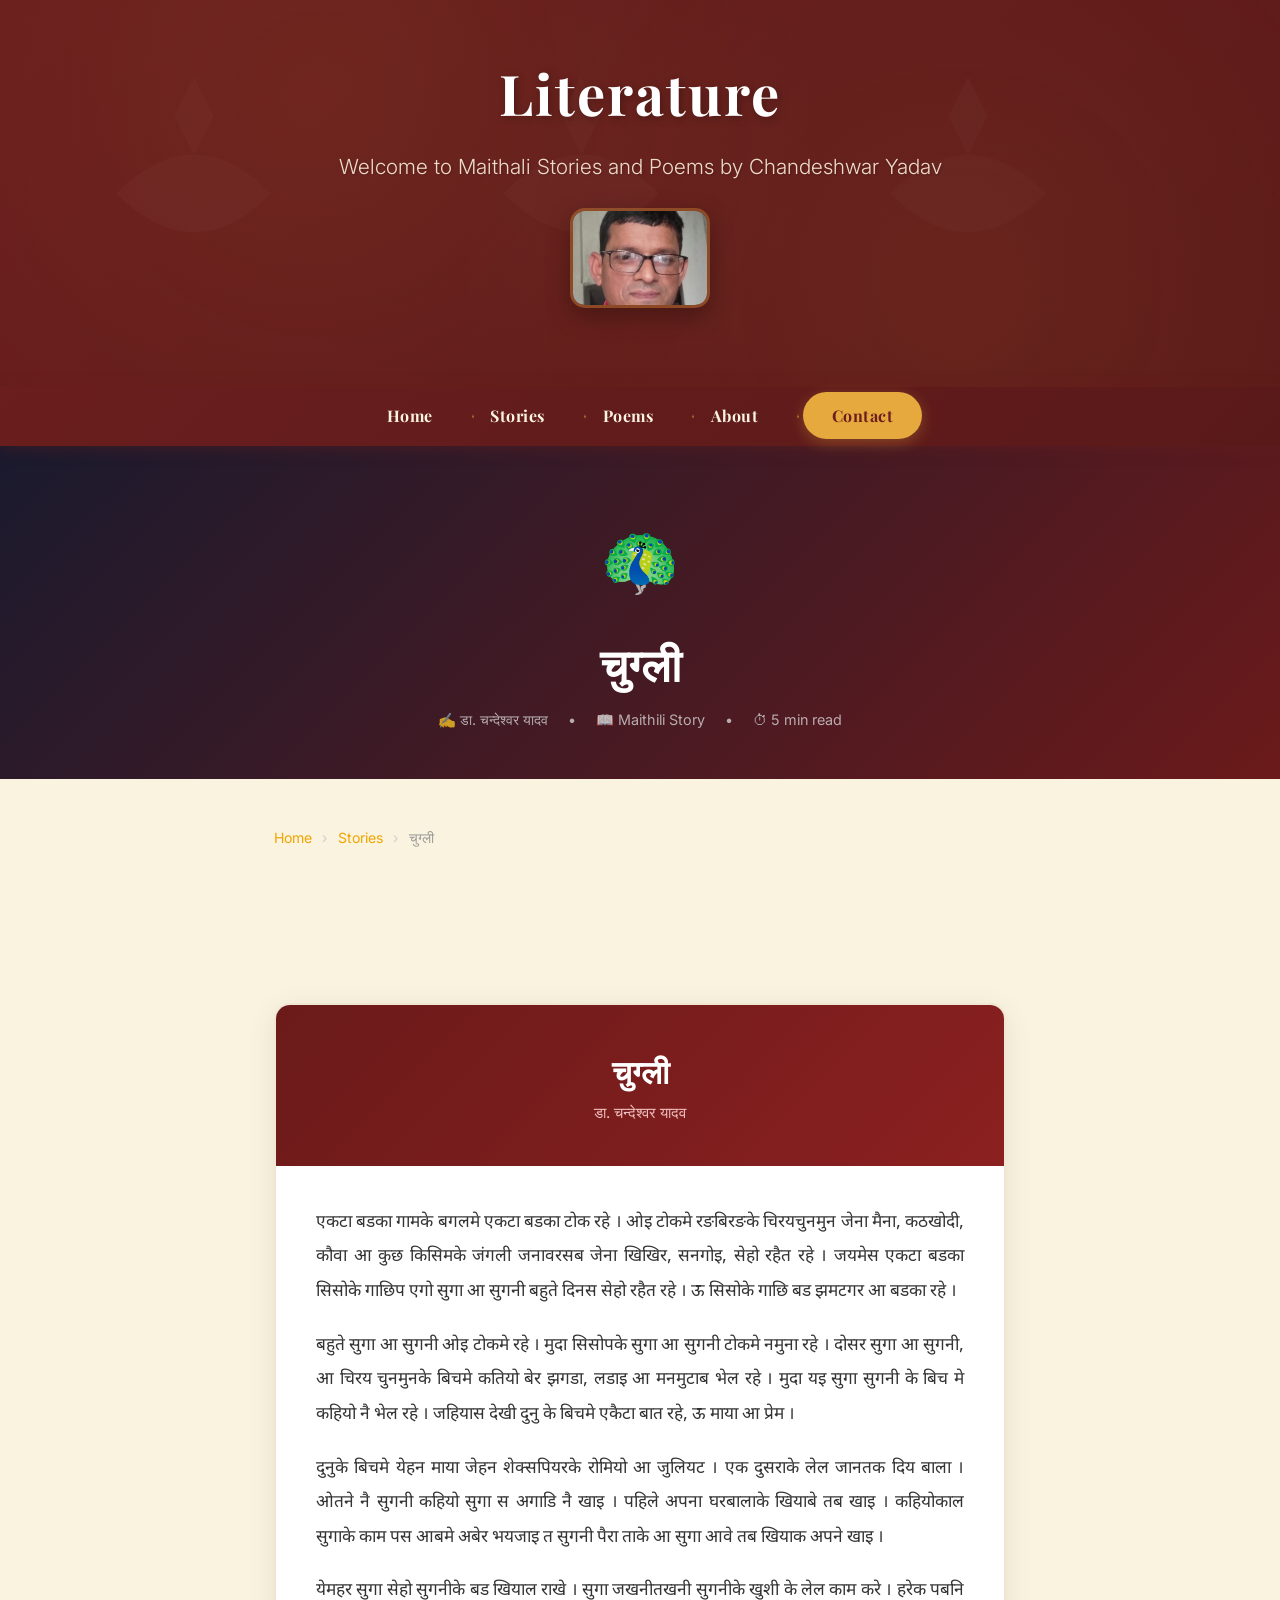
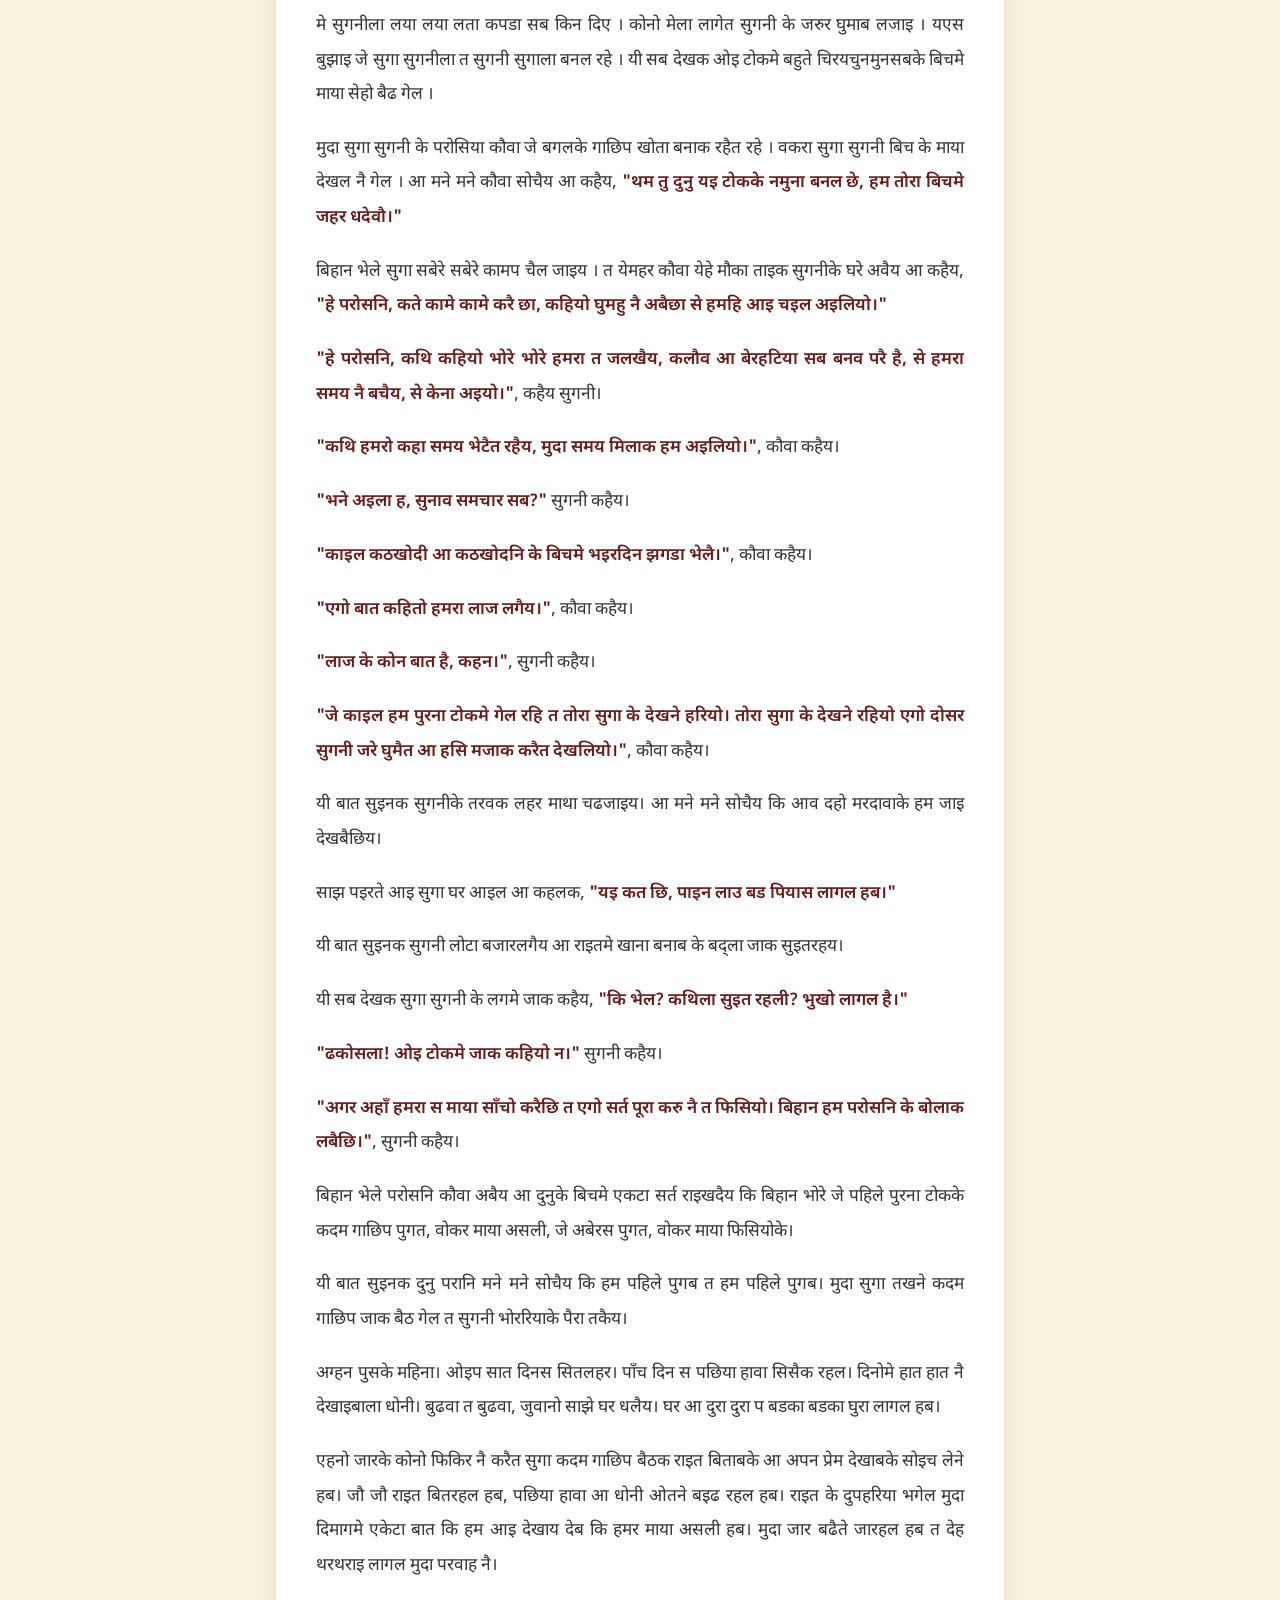
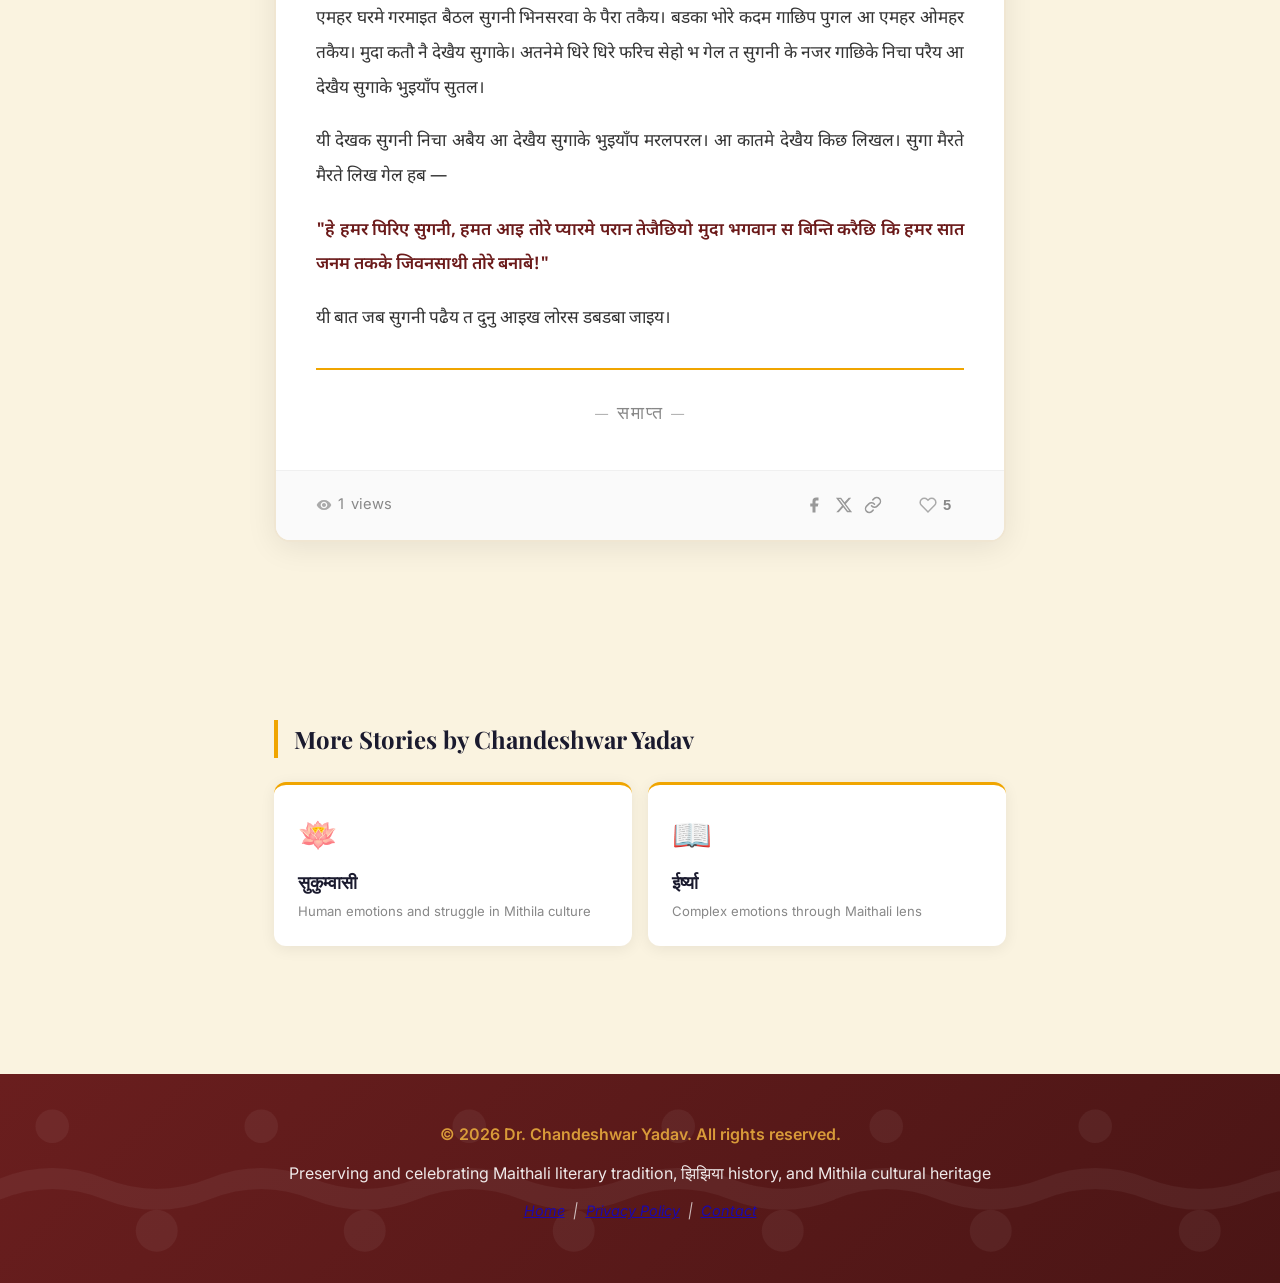
==== chugli.html @ d6315dd9 "Create chugli.html" ====
<!DOCTYPE html>
<html lang="hi">
<head>
    <meta charset="UTF-8">
    <meta name="viewport" content="width=device-width, initial-scale=1.0">
    <meta http-equiv="X-UA-Compatible" content="IE=edge">

    <!-- Google AdSense -->
    <script async src="https://pagead2.googlesyndication.com/pagead/js/adsbygoogle.js?client=ca-pub-8076382604735884"
     crossorigin="anonymous"></script>

    <title>चुग्ली | डा. चन्देश्वर यादव | Maithili Story</title>
    <meta name="description" content="चुग्ली - A Maithili story by Dr. Chandeshwar Yadav about love, trust and social gossip in traditional Mithila culture.">
    <meta name="keywords" content="चुग्ली, Chandeshwar Yadav, Maithili Story, Maithili Literature, मैथिली कहानी, Mithila">
    <meta name="author" content="Dr. Chandeshwar Yadav">
    <meta name="robots" content="index, follow">
    <link rel="canonical" href="https://www.rinkuyadav.com.np/chugli.html">

    <meta property="og:type" content="article">
    <meta property="og:title" content="चुग्ली | डा. चन्देश्वर यादव">
    <meta property="og:description" content="A Maithili story by Dr. Chandeshwar Yadav about love, trust and social gossip.">
    <meta property="og:url" content="https://www.rinkuyadav.com.np/chugli.html">
    <meta property="og:site_name" content="Chandeshwar Yadav Literature">

    <link href="https://fonts.googleapis.com/css2?family=Playfair+Display:wght@400;600;700&family=Inter:wght@300;400;600&family=Noto+Sans+Devanagari:wght@400;600;700&display=swap" rel="stylesheet">
    <link rel="stylesheet" href="styles.css">

    <style>
        .story-hero {
            background: linear-gradient(135deg, #1a1a2e 0%, #6b1a1a 100%);
            color: #fff;
            padding: 4rem 1.5rem 3rem;
            text-align: center;
        }

        .story-hero .story-emoji {
            font-size: 4rem;
            margin-bottom: 1rem;
            display: block;
        }

        .story-hero h2 {
            font-family: 'Playfair Display', serif;
            font-size: 2.8rem;
            margin-bottom: 0.5rem;
            color: #fff;
        }

        .story-hero .story-meta {
            font-size: 0.9rem;
            opacity: 0.75;
            color: #ddd;
            margin-top: 0.5rem;
        }

        .story-hero .story-meta span { margin: 0 0.5rem; }

        .story-container {
            max-width: 780px;
            margin: 3rem auto;
            padding: 0 1.5rem 5rem;
        }

        .breadcrumb {
            font-size: 0.88rem;
            color: #999;
            margin-bottom: 1.5rem;
        }

        .breadcrumb a { color: #f0a500; text-decoration: none; }
        .breadcrumb a:hover { text-decoration: underline; }
        .breadcrumb span { margin: 0 0.4rem; color: #ccc; }

        .story-card {
            background: #fff;
            border-radius: 16px;
            box-shadow: 0 6px 30px rgba(0,0,0,0.08);
            overflow: hidden;
        }

        .story-card-header {
            background: linear-gradient(135deg, #6b1a1a, #8b2020);
            padding: 2.5rem 2rem;
            text-align: center;
        }

        .story-card-header h3 {
            font-family: 'Playfair Display', serif;
            font-size: 2rem;
            color: #fff;
            margin-bottom: 0.3rem;
        }

        .story-card-header p { color: #f0c0c0; font-size: 0.95rem; }

        .story-body { padding: 2.5rem; }

        .story-text {
            font-family: 'Noto Sans Devanagari', serif;
            font-size: 1.08rem;
            line-height: 2;
            color: #333;
        }

        .story-text p {
            margin-bottom: 1.2rem;
            text-align: justify;
        }

        .story-text .dialogue {
            color: #6b1a1a;
            font-weight: 600;
        }

        .story-end {
            text-align: center;
            margin-top: 2rem;
            padding-top: 1.5rem;
            border-top: 2px solid #f0a500;
            font-family: 'Playfair Display', serif;
            font-size: 1.1rem;
            color: #888;
            letter-spacing: 2px;
        }

        /* ===== LIKE & VIEW BAR ===== */
        .story-stats-bar {
            display: flex;
            align-items: center;
            justify-content: space-between;
            padding: 1.2rem 2.5rem;
            border-top: 1px solid #f0f0f0;
            background: #fafafa;
            flex-wrap: wrap;
            gap: 0.8rem;
        }

        .stat-views {
            display: flex;
            align-items: center;
            gap: 0.4rem;
            font-size: 0.92rem;
            color: #888;
        }

        .stat-views svg { width: 16px; height: 16px; fill: #aaa; }

        .stat-right {
            display: flex;
            align-items: center;
            gap: 1.5rem;
        }

        .share-icons {
            display: flex;
            align-items: center;
            gap: 0.7rem;
        }

        .share-icons a {
            color: #999;
            transition: color 0.2s;
            display: flex;
            align-items: center;
        }

        .share-icons a:hover { color: #1a1a2e; }
        .share-icons svg { width: 18px; height: 18px; }

        .like-btn {
            display: flex;
            align-items: center;
            gap: 0.4rem;
            background: none;
            border: none;
            cursor: pointer;
            font-size: 0.92rem;
            color: #888;
            padding: 0.4rem 0.8rem;
            border-radius: 20px;
            transition: all 0.2s;
        }

        .like-btn:hover { background: #fff0f0; color: #e05555; }

        .like-btn.liked { color: #e05555; }

        .like-btn svg {
            width: 18px;
            height: 18px;
            transition: transform 0.2s;
        }

        .like-btn.liked svg {
            fill: #e05555;
            transform: scale(1.2);
        }

        .like-btn:not(.liked) svg { fill: none; stroke: #aaa; stroke-width: 2; }
        .like-btn.liked svg { stroke: #e05555; }

        #likeCount { font-weight: 600; }

        /* ===== AD SLOT ===== */
        .ad-slot {
            text-align: center;
            padding: 1rem;
            margin: 2rem 0;
            min-height: 90px;
        }

        /* ===== RELATED ===== */
        .related-section { margin-top: 3rem; }

        .related-section h3 {
            font-family: 'Playfair Display', serif;
            font-size: 1.5rem;
            color: #1a1a2e;
            margin-bottom: 1.5rem;
            padding-left: 1rem;
            border-left: 4px solid #f0a500;
        }

        .related-grid {
            display: grid;
            grid-template-columns: repeat(2, 1fr);
            gap: 1rem;
        }

        .related-card {
            background: #fff;
            border-radius: 12px;
            padding: 1.5rem;
            box-shadow: 0 3px 15px rgba(0,0,0,0.07);
            text-decoration: none;
            display: block;
            transition: transform 0.2s, box-shadow 0.2s;
            border-top: 3px solid #f0a500;
        }

        .related-card:hover {
            transform: translateY(-3px);
            box-shadow: 0 8px 25px rgba(0,0,0,0.12);
        }

        .related-card .emoji { font-size: 2rem; margin-bottom: 0.5rem; display: block; }

        .related-card h4 {
            font-family: 'Playfair Display', serif;
            font-size: 1.1rem;
            color: #1a1a2e;
            margin-bottom: 0.3rem;
        }

        .related-card p { font-size: 0.82rem; color: #888; }

        @media (max-width: 600px) {
            .story-hero h2 { font-size: 2rem; }
            .story-body { padding: 1.5rem; }
            .story-stats-bar { padding: 1rem 1.5rem; }
            .related-grid { grid-template-columns: 1fr; }
        }
    </style>
</head>
<body>

    <header role="banner">
        <div class="container">
            <div class="header-content">
                <h1>Literature</h1>
                <p class="subtitle">Welcome to Maithali Stories and Poems by Chandeshwar Yadav</p>
                <div class="header-image">
                    <img src="author.jpg"
                         alt="Dr. Chandeshwar Yadav - Maithili Literature Writer"
                         title="Dr. Chandeshwar Yadav"
                         width="120" height="80">
                </div>
            </div>
        </div>
    </header>

    <nav role="navigation" aria-label="Main Navigation">
        <div class="container">
            <div class="nav-container">
                <ul class="nav-menu" id="navMenu">
                    <li><a href="index.html">Home</a></li>
                    <li><a href="index.html#stories">Stories</a></li>
                    <li><a href="index.html#poems">Poems</a></li>
                    <li><a href="index.html#about">About</a></li>
                    <li><a href="index.html#contact">Contact</a></li>
                </ul>
                <button class="mobile-menu-btn" id="mobileMenuBtn" aria-label="Open mobile menu" aria-expanded="false">☰</button>
            </div>
        </div>
    </nav>

    <div class="story-hero">
        <span class="story-emoji">🦚</span>
        <h2>चुग्ली</h2>
        <p class="story-meta">
            <span>✍️ डा. चन्देश्वर यादव</span>
            <span>•</span>
            <span>📖 Maithili Story</span>
            <span>•</span>
            <span>⏱ 5 min read</span>
        </p>
    </div>

    <main id="main" role="main">
        <div class="story-container">

            <div class="breadcrumb">
                <a href="index.html">Home</a>
                <span>›</span>
                <a href="index.html#stories">Stories</a>
                <span>›</span>
                चुग्ली
            </div>

            <!-- Top Ad -->
            <div class="ad-slot">
                <ins class="adsbygoogle"
                     style="display:block"
                     data-ad-client="ca-pub-8076382604735884"
                     data-ad-slot="auto"
                     data-ad-format="auto"
                     data-full-width-responsive="true"></ins>
                <script>(adsbygoogle = window.adsbygoogle || []).push({});</script>
            </div>

            <div class="story-card" itemscope itemtype="http://schema.org/CreativeWork">
                <meta itemprop="author" content="Dr. Chandeshwar Yadav">
                <meta itemprop="inLanguage" content="hi">
                <meta itemprop="name" content="चुग्ली">

                <div class="story-card-header">
                    <h3>चुग्ली</h3>
                    <p>डा. चन्देश्वर यादव</p>
                </div>

                <div class="story-body">
                    <div class="story-text" itemprop="text">

                        <p>एकटा बडका गामके बगलमे एकटा बडका टोक रहे । ओइ टोकमे रङबिरङके चिरयचुनमुन जेना मैना, कठखोदी, कौवा आ कुछ किसिमके जंगली जनावरसब जेना खिखिर, सनगोइ, सेहो रहैत रहे । जयमेस एकटा बडका सिसोके गाछिप एगो सुगा आ सुगनी बहुते दिनस सेहो रहैत रहे । ऊ सिसोके गाछि बड झमटगर आ बडका रहे ।</p>

                        <p>बहुते सुगा आ सुगनी ओइ टोकमे रहे । मुदा सिसोपके सुगा आ सुगनी टोकमे नमुना रहे । दोसर सुगा आ सुगनी, आ चिरय चुनमुनके बिचमे कतियो बेर झगडा, लडाइ आ मनमुटाब भेल रहे । मुदा यइ सुगा सुगनी के बिच मे कहियो नै भेल रहे । जहियास देखी दुनु के बिचमे एकैटा बात रहे, ऊ माया आ प्रेम ।</p>

                        <p>दुनुके बिचमे येहन माया जेहन शेक्सपियरके रोमियो आ जुलियट । एक दुसराके लेल जानतक दिय बाला । ओतने नै सुगनी कहियो सुगा स अगाडि नै खाइ । पहिले अपना घरबालाके खियाबे तब खाइ । कहियोकाल सुगाके काम पस आबमे अबेर भयजाइ त सुगनी पैरा ताके आ सुगा आवे तब खियाक अपने खाइ ।</p>

                        <p>येमहर सुगा सेहो सुगनीके बड खियाल राखे । सुगा जखनीतखनी सुगनीके खुशी के लेल काम करे । हरेक पबनि मे सुगनीला लया लया लता कपडा सब किन दिए । कोनो मेला लागेत सुगनी के जरुर घुमाब लजाइ । यएस बुझाइ जे सुगा सुगनीला त सुगनी सुगाला बनल रहे । यी सब देखक ओइ टोकमे बहुते चिरयचुनमुनसबके बिचमे माया सेहो बैढ गेल ।</p>

                        <p>मुदा सुगा सुगनी के परोसिया कौवा जे बगलके गाछिप खोता बनाक रहैत रहे । वकरा सुगा सुगनी बिच के माया देखल नै गेल । आ मने मने कौवा सोचैय आ कहैय, <span class="dialogue">"थम तु दुनु यइ टोकके नमुना बनल छे, हम तोरा बिचमे जहर धदेवौ।"</span></p>

                        <p>बिहान भेले सुगा सबेरे सबेरे कामप चैल जाइय । त येमहर कौवा येहे मौका ताइक सुगनीके घरे अवैय आ कहैय, <span class="dialogue">"हे परोसनि, कते कामे कामे करै छा, कहियो घुमहु नै अबैछा से हमहि आइ चइल अइलियो।"</span></p>

                        <p><span class="dialogue">"हे परोसनि, कथि कहियो भोरे भोरे हमरा त जलखैय, कलौव आ बेरहटिया सब बनव परै है, से हमरा समय नै बचैय, से केना अइयो।"</span>, कहैय सुगनी।</p>

                        <p><span class="dialogue">"कथि हमरो कहा समय भेटैत रहैय, मुदा समय मिलाक हम अइलियो।"</span>, कौवा कहैय।</p>

                        <p><span class="dialogue">"भने अइला ह, सुनाव समचार सब?"</span> सुगनी कहैय।</p>

                        <p><span class="dialogue">"काइल कठखोदी आ कठखोदनि के बिचमे भइरदिन झगडा भेलै।"</span>, कौवा कहैय।</p>

                        <p><span class="dialogue">"एगो बात कहितो हमरा लाज लगैय।"</span>, कौवा कहैय।</p>

                        <p><span class="dialogue">"लाज के कोन बात है, कहन।"</span>, सुगनी कहैय।</p>

                        <p><span class="dialogue">"जे काइल हम पुरना टोकमे गेल रहि त तोरा सुगा के देखने हरियो। तोरा सुगा के देखने रहियो एगो दोसर सुगनी जरे घुमैत आ हसि मजाक करैत देखलियो।"</span>, कौवा कहैय।</p>

                        <p>यी बात सुइनक सुगनीके तरवक लहर माथा चढजाइय। आ मने मने सोचैय कि आव दहो मरदावाके हम जाइ देखबैछिय।</p>

                        <p>साझ पइरते आइ सुगा घर आइल आ कहलक, <span class="dialogue">"यइ कत छि, पाइन लाउ बड पियास लागल हब।"</span></p>

                        <p>यी बात सुइनक सुगनी लोटा बजारलगैय आ राइतमे खाना बनाब के बद्ला जाक सुइतरहय।</p>

                        <p>यी सब देखक सुगा सुगनी के लगमे जाक कहैय, <span class="dialogue">"कि भेल? कथिला सुइत रहली? भुखो लागल है।"</span></p>

                        <p><span class="dialogue">"ढकोसला! ओइ टोकमे जाक कहियो न।"</span> सुगनी कहैय।</p>

                        <p><span class="dialogue">"अगर अहाँ हमरा स माया साँचो करैछि त एगो सर्त पूरा करु नै त फिसियो। बिहान हम परोसनि के बोलाक लबैछि।"</span>, सुगनी कहैय।</p>

                        <p>बिहान भेले परोसनि कौवा अबैय आ दुनुके बिचमे एकटा सर्त राइखदैय कि बिहान भोरे जे पहिले पुरना टोकके कदम गाछिप पुगत, वोकर माया असली, जे अबेरस पुगत, वोकर माया फिसियोके।</p>

                        <p>यी बात सुइनक दुनु परानि मने मने सोचैय कि हम पहिले पुगब त हम पहिले पुगब। मुदा सुगा तखने कदम गाछिप जाक बैठ गेल त सुगनी भोररियाके पैरा तकैय।</p>

                        <p>अग्हन पुसके महिना। ओइप सात दिनस सितलहर। पाँच दिन स पछिया हावा सिसैक रहल। दिनोमे हात हात नै देखाइबाला धोनी। बुढवा त बुढवा, जुवानो साझे घर धलैय। घर आ दुरा दुरा प बडका बडका घुरा लागल हब।</p>

                        <p>एहनो जारके कोनो फिकिर नै करैत सुगा कदम गाछिप बैठक राइत बिताबके आ अपन प्रेम देखाबके सोइच लेने हब। जौ जौ राइत बितरहल हब, पछिया हावा आ धोनी ओतने बइढ रहल हब। राइत के दुपहरिया भगेल मुदा दिमागमे एकेटा बात कि हम आइ देखाय देब कि हमर माया असली हब। मुदा जार बढैते जारहल हब त देह थरथराइ लागल मुदा परवाह नै।</p>

                        <p>एमहर घरमे गरमाइत बैठल सुगनी भिनसरवा के पैरा तकैय। बडका भोरे कदम गाछिप पुगल आ एमहर ओमहर तकैय। मुदा कतौ नै देखैय सुगाके। अतनेमे धिरे धिरे फरिच सेहो भ गेल त सुगनी के नजर गाछिके निचा परैय आ देखैय सुगाके भुइयाँप सुतल।</p>

                        <p>यी देखक सुगनी निचा अबैय आ देखैय सुगाके भुइयाँप मरलपरल। आ कातमे देखैय किछ लिखल। सुगा मैरते मैरते लिख गेल हब —</p>

                        <p><span class="dialogue">"हे हमर पिरिए सुगनी, हमत आइ तोरे प्यारमे परान तेजैछियो मुदा भगवान स बिन्ति करैछि कि हमर सात जनम तकके जिवनसाथी तोरे बनाबे!"</span></p>

                        <p>यी बात जब सुगनी पढैय त दुनु आइख लोरस डबडबा जाइय।</p>

                        <div class="story-end">— समाप्त —</div>
                    </div>
                </div>

                <!-- ===== LIKE & VIEWS BAR ===== -->
                <div class="story-stats-bar">
                    <!-- Views -->
                    <div class="stat-views">
                        <svg viewBox="0 0 24 24" xmlns="http://www.w3.org/2000/svg">
                            <path d="M12 4.5C7 4.5 2.73 7.61 1 12c1.73 4.39 6 7.5 11 7.5s9.27-3.11 11-7.5c-1.73-4.39-6-7.5-11-7.5zm0 12.5c-2.76 0-5-2.24-5-5s2.24-5 5-5 5 2.24 5 5-2.24 5-5 5zm0-8c-1.66 0-3 1.34-3 3s1.34 3 3 3 3-1.34 3-3-1.34-3-3-3z"/>
                        </svg>
                        <span id="viewCount">0</span> views
                    </div>

                    <div class="stat-right">
                        <!-- Share Icons -->
                        <div class="share-icons">
                            <!-- Facebook -->
                            <a href="https://www.facebook.com/sharer/sharer.php?u=https://www.rinkuyadav.com.np/chugli.html"
                               target="_blank" rel="noopener" title="Share on Facebook">
                                <svg viewBox="0 0 24 24" fill="currentColor">
                                    <path d="M18 2h-3a5 5 0 0 0-5 5v3H7v4h3v8h4v-8h3l1-4h-4V7a1 1 0 0 1 1-1h3z"/>
                                </svg>
                            </a>
                            <!-- Twitter/X -->
                            <a href="https://twitter.com/intent/tweet?url=https://www.rinkuyadav.com.np/chugli.html&text=चुग्ली - डा. चन्देश्वर यादव"
                               target="_blank" rel="noopener" title="Share on X">
                                <svg viewBox="0 0 24 24" fill="currentColor">
                                    <path d="M18.244 2.25h3.308l-7.227 8.26 8.502 11.24H16.17l-5.214-6.817L4.99 21.75H1.68l7.73-8.835L1.254 2.25H8.08l4.713 6.231zm-1.161 17.52h1.833L7.084 4.126H5.117z"/>
                                </svg>
                            </a>
                            <!-- Copy Link -->
                            <a href="#" id="copyLinkBtn" title="Copy link">
                                <svg viewBox="0 0 24 24" fill="none" stroke="currentColor" stroke-width="2" stroke-linecap="round" stroke-linejoin="round">
                                    <path d="M10 13a5 5 0 0 0 7.54.54l3-3a5 5 0 0 0-7.07-7.07l-1.72 1.71"/>
                                    <path d="M14 11a5 5 0 0 0-7.54-.54l-3 3a5 5 0 0 0 7.07 7.07l1.71-1.71"/>
                                </svg>
                            </a>
                        </div>

                        <!-- Like Button -->
                        <button class="like-btn" id="likeBtn" title="Like this story">
                            <svg viewBox="0 0 24 24" xmlns="http://www.w3.org/2000/svg">
                                <path d="M20.84 4.61a5.5 5.5 0 0 0-7.78 0L12 5.67l-1.06-1.06a5.5 5.5 0 0 0-7.78 7.78l1.06 1.06L12 21.23l7.78-7.78 1.06-1.06a5.5 5.5 0 0 0 0-7.78z"/>
                            </svg>
                            <span id="likeCount">0</span>
                        </button>
                    </div>
                </div>
                <!-- ===== END LIKE & VIEWS BAR ===== -->

            </div>

            <!-- Middle Ad -->
            <div class="ad-slot" style="margin: 2.5rem 0;">
                <ins class="adsbygoogle"
                     style="display:block"
                     data-ad-client="ca-pub-8076382604735884"
                     data-ad-slot="auto"
                     data-ad-format="auto"
                     data-full-width-responsive="true"></ins>
                <script>(adsbygoogle = window.adsbygoogle || []).push({});</script>
            </div>

            <!-- Related Stories -->
            <div class="related-section">
                <h3>More Stories by Chandeshwar Yadav</h3>
                <div class="related-grid">
                    <a href="sukumvasi.html" class="related-card">
                        <span class="emoji">🪷</span>
                        <h4>सुकुम्वासी</h4>
                        <p>Human emotions and struggle in Mithila culture</p>
                    </a>
                    <a href="irshya.html" class="related-card">
                        <span class="emoji">📖</span>
                        <h4>ईर्ष्या</h4>
                        <p>Complex emotions through Maithali lens</p>
                    </a>
                </div>
            </div>

        </div>
    </main>

    <footer role="contentinfo">
        <div class="container">
            <p>&copy; 2026 Dr. Chandeshwar Yadav. All rights reserved.</p>
            <p>Preserving and celebrating Maithali literary tradition, झिझिया history, and Mithila cultural heritage</p>
            <p style="margin-top: 0.8rem;">
                <a href="index.html">Home</a> &nbsp;|&nbsp;
                <a href="privacy-policy.html">Privacy Policy</a> &nbsp;|&nbsp;
                <a href="index.html#contact">Contact</a>
            </p>
        </div>
    </footer>

    <script>
        document.addEventListener('DOMContentLoaded', function () {

            // ===== MOBILE NAV =====
            const mobileMenuBtn = document.getElementById('mobileMenuBtn');
            const navMenu = document.getElementById('navMenu');
            if (mobileMenuBtn && navMenu) {
                mobileMenuBtn.addEventListener('click', function (e) {
                    e.preventDefault();
                    navMenu.classList.toggle('active');
                    mobileMenuBtn.innerHTML = navMenu.classList.contains('active') ? '✕' : '☰';
                });
                document.addEventListener('click', function (e) {
                    if (!navMenu.contains(e.target) && !mobileMenuBtn.contains(e.target)) {
                        navMenu.classList.remove('active');
                        mobileMenuBtn.innerHTML = '☰';
                    }
                });
            }

            // ===== VIEW COUNTER =====
            const VIEW_KEY = 'views_chugli';
            let views = parseInt(localStorage.getItem(VIEW_KEY) || '0');
            // Increment on each visit
            views += 1;
            localStorage.setItem(VIEW_KEY, views);
            document.getElementById('viewCount').textContent = views;

            // ===== LIKE BUTTON =====
            const LIKE_COUNT_KEY = 'likes_chugli';
            const LIKED_KEY = 'liked_chugli';
            const likeBtn = document.getElementById('likeBtn');
            const likeCount = document.getElementById('likeCount');

            let likes = parseInt(localStorage.getItem(LIKE_COUNT_KEY) || '5');
            let hasLiked = localStorage.getItem(LIKED_KEY) === 'true';

            likeCount.textContent = likes;
            if (hasLiked) likeBtn.classList.add('liked');

            likeBtn.addEventListener('click', function () {
                if (!hasLiked) {
                    likes += 1;
                    hasLiked = true;
                    likeBtn.classList.add('liked');
                } else {
                    likes -= 1;
                    hasLiked = false;
                    likeBtn.classList.remove('liked');
                }
                localStorage.setItem(LIKE_COUNT_KEY, likes);
                localStorage.setItem(LIKED_KEY, hasLiked);
                likeCount.textContent = likes;
            });

            // ===== COPY LINK =====
            document.getElementById('copyLinkBtn').addEventListener('click', function(e) {
                e.preventDefault();
                navigator.clipboard.writeText(window.location.href).then(function() {
                    const btn = document.getElementById('copyLinkBtn');
                    btn.title = 'Copied!';
                    btn.style.color = '#f0a500';
                    setTimeout(() => {
                        btn.title = 'Copy link';
                        btn.style.color = '';
                    }, 2000);
                });
            });

        });
    </script>

</body>
</html>
---- styles.css ----
/* Reset and Base Styles */
* {
    margin: 0;
    padding: 0;
    box-sizing: border-box;
}

/* Skip Link for Accessibility (Hidden by default) */
.skip-link {
    position: absolute;
    top: -40px;
    left: 6px;
    background: #E6A93D;
    color: #6A1E1E;
    padding: 8px;
    text-decoration: none;
    font-weight: bold;
    z-index: 1000;
    border-radius: 4px;
    transition: top 0.3s ease;
}

.skip-link:focus {
    top: 6px;
}

body {
    font-family: 'Inter', 'Lato', sans-serif;
    line-height: 1.6;
    color: #2C2C2C;
    background-color: #FAF3E0;
    min-height: 100vh;
}

.container {
    max-width: 1200px;
    margin: 0 auto;
    padding: 0 20px;
}

/* Header */
header {
    background: linear-gradient(135deg, #6A1E1E 0%, #5a1919 100%);
    color: white;
    padding: 3rem 0;
    text-align: center;
    position: relative;
    overflow: hidden;
}

header::before {
    content: '';
    position: absolute;
    top: 0;
    left: 0;
    right: 0;
    bottom: 0;
    background-image: 
        radial-gradient(circle at 25% 25%, rgba(230, 169, 61, 0.1) 0%, transparent 50%),
        radial-gradient(circle at 75% 75%, rgba(230, 169, 61, 0.1) 0%, transparent 50%),
        url('data:image/svg+xml,<svg xmlns="http://www.w3.org/2000/svg" viewBox="0 0 100 100"><g fill="white" opacity="0.03"><path d="M50,20 L55,30 L50,40 L45,30 Z"/><circle cx="50" cy="50" r="3"/><path d="M30,50 Q50,30 70,50 Q50,70 30,50"/></g></svg>');
    opacity: 0.7;
}

.header-content {
    position: relative;
    z-index: 2;
}

.header-content h1 {
    font-family: 'Playfair Display', 'Merriweather', serif;
    font-size: 3.5rem;
    font-weight: 700;
    margin-bottom: 0.8rem;
    text-shadow: 2px 2px 8px rgba(0,0,0,0.3);
    color: white;
    letter-spacing: 2px;
}

.header-content .subtitle {
    font-size: 1.3rem;
    opacity: 0.95;
    font-weight: 300;
    color: #F5E6D3;
    text-shadow: 1px 1px 3px rgba(0,0,0,0.2);
}

.header-image {
    margin: 1.5rem 0;
}

.header-image img {
    width: 140px;
    height: 100px;
    border-radius: 15px;
    object-fit: cover;
    box-shadow: 0 8px 25px rgba(0,0,0,0.3);
    border: 3px solid rgba(230, 169, 61, 0.3);
    transition: transform 0.3s ease;
}

.header-image img:hover {
    transform: scale(1.05);
    border-color: rgba(230, 169, 61, 0.6);
}

/* Navigation */
nav {
    background: linear-gradient(135deg, #6A1E1E 0%, #5a1919 100%);
    padding: 1rem 0;
    box-shadow: 0 2px 15px rgba(106, 30, 30, 0.4);
    position: sticky;
    top: 0;
    z-index: 100;
    transition: all 0.3s ease;
}

.nav-container {
    display: flex;
    justify-content: center;
    align-items: center;
    position: relative;
    max-width: 1000px;
    margin: 0 auto;
    padding: 0 20px;
}

.nav-menu {
    display: flex;
    list-style: none;
    gap: 0;
    align-items: center;
}

.nav-menu li {
    position: relative;
}

.nav-menu li:not(:last-child)::after {
    content: '';
    position: absolute;
    right: -15px;
    top: 50%;
    transform: translateY(-50%);
    width: 8px;
    height: 8px;
    background-image: url('data:image/svg+xml,<svg xmlns="http://www.w3.org/2000/svg" viewBox="0 0 20 20"><path fill="%23E6A93D" opacity="0.6" d="M10,2 L12,8 L10,14 L8,8 Z"/><circle fill="%23E6A93D" opacity="0.8" cx="10" cy="10" r="2"/></svg>');
    background-size: contain;
    background-repeat: no-repeat;
    background-position: center;
    opacity: 0.7;
}

.nav-menu li a {
    text-decoration: none;
    color: #FAF3E0;
    font-family: 'Playfair Display', serif;
    font-weight: 700;
    padding: 1rem 1.8rem;
    transition: all 0.3s ease;
    position: relative;
    font-size: 1rem;
    letter-spacing: 0.5px;
    border-radius: 0;
}

.nav-menu li a::after {
    content: '';
    position: absolute;
    bottom: 0;
    left: 50%;
    width: 0;
    height: 3px;
    background: linear-gradient(90deg, #E6A93D, #F4B942);
    transition: all 0.3s ease;
    transform: translateX(-50%);
    border-radius: 2px;
}

.nav-menu li a:hover {
    color: #E6A93D;
    background: rgba(230, 169, 61, 0.1);
    transform: translateY(-2px);
}

.nav-menu li a:hover::after {
    width: 80%;
}

.nav-menu li a.active {
    color: #E6A93D;
    position: relative;
}

.nav-menu li a.active::after {
    width: 80%;
    background: linear-gradient(90deg, #F4B942, #E6A93D);
    box-shadow: 0 2px 8px rgba(230, 169, 61, 0.4);
}

/* Contact Button Special Styling */
.nav-menu li:last-child a {
    background: #E6A93D;
    color: #6A1E1E;
    font-weight: 700;
    border-radius: 25px;
    margin-left: 1rem;
    padding: 0.8rem 1.8rem;
    box-shadow: 0 4px 15px rgba(230, 169, 61, 0.3);
    transition: all 0.3s ease;
}

.nav-menu li:last-child a::after {
    display: none;
}

.nav-menu li:last-child a:hover {
    background: #F4B942;
    color: #6A1E1E;
    transform: translateY(-3px);
    box-shadow: 0 8px 25px rgba(230, 169, 61, 0.5);
    filter: brightness(1.1);
}

.mobile-menu-btn {
    display: none;
    background: #E6A93D;
    border: none;
    font-size: 1.5rem;
    cursor: pointer;
    color: #6A1E1E;
    padding: 12px 16px;
    border-radius: 10px;
    box-shadow: 0 4px 15px rgba(230, 169, 61, 0.4);
    position: absolute;
    right: 20px;
    transition: all 0.3s ease;
    font-weight: bold;
}

.mobile-menu-btn:hover {
    background: #F4B942;
    transform: translateY(-2px);
    box-shadow: 0 6px 20px rgba(230, 169, 61, 0.5);
}

/* Hero Section */
.hero {
    background: 
        linear-gradient(135deg, rgba(106, 30, 30, 0.8), rgba(90, 25, 25, 0.8)), 
        url('data:image/svg+xml,<svg xmlns="http://www.w3.org/2000/svg" viewBox="0 0 1200 600"><rect fill="%23FAF3E0" width="1200" height="600"/><g fill="%236A1E1E" opacity="0.05"><path d="M100,150 Q200,100 300,150 Q400,200 500,150 Q600,100 700,150 Q800,200 900,150 Q1000,100 1100,150 L1100,450 Q1000,500 900,450 Q800,400 700,450 Q600,500 500,450 Q400,400 300,450 Q200,500 100,450 Z"/></g><g fill="%23E6A93D" opacity="0.08"><circle cx="200" cy="200" r="50"/><circle cx="600" cy="350" r="60"/><circle cx="1000" cy="250" r="40"/></g><g fill="%236A1E1E" opacity="0.03"><path d="M0,300 L50,280 L100,300 L150,280 L200,300 L250,280 L300,300 L350,280 L400,300 L450,280 L500,300 L550,280 L600,300 L650,280 L700,300 L750,280 L800,300 L850,280 L900,300 L950,280 L1000,300 L1050,280 L1100,300 L1150,280 L1200,300 L1200,320 L0,320 Z"/></g></svg>');
    background-size: cover;
    background-position: center;
    padding: 5rem 0;
    text-align: center;
    color: white;
    position: relative;
    border-bottom: 4px solid #E6A93D;
}

.hero::before {
    content: '';
    position: absolute;
    top: 0;
    left: 0;
    right: 0;
    bottom: 0;
    background: url('data:image/svg+xml,<svg xmlns="http://www.w3.org/2000/svg" viewBox="0 0 100 100"><g fill="white" opacity="0.05"><path d="M20,20 L30,10 L40,20 L30,30 Z M60,40 L70,30 L80,40 L70,50 Z M10,70 L20,60 L30,70 L20,80 Z M70,80 L80,70 L90,80 L80,90 Z"/></g></svg>');
    animation: floatPattern 8s ease-in-out infinite;
}

@keyframes floatPattern {
    0%, 100% { transform: translateY(0px) scale(1); }
    50% { transform: translateY(-5px) scale(1.02); }
}

.hero h2 {
    font-family: 'Playfair Display', 'Merriweather', serif;
    font-size: 3rem;
    margin-bottom: 1.2rem;
    text-shadow: 2px 2px 8px rgba(0,0,0,0.4);
    position: relative;
    z-index: 2;
    color: #F5E6D3;
}

.hero p {
    font-size: 1.2rem;
    opacity: 0.95;
    text-shadow: 1px 1px 3px rgba(0,0,0,0.3);
    position: relative;
    z-index: 2;
    color: #F5E6D3;
}

/* Stories Section */
.stories-section {
    padding: 5rem 0;
    background: #FAF3E0;
    position: relative;
}

.stories-section::before {
    content: '';
    position: absolute;
    top: 0;
    left: 0;
    right: 0;
    bottom: 0;
    background: url('data:image/svg+xml,<svg xmlns="http://www.w3.org/2000/svg" viewBox="0 0 100 100"><g fill="%236A1E1E" opacity="0.02"><path d="M10,20 Q30,10 50,20 Q70,30 90,20 L90,25 Q70,35 50,25 Q30,15 10,25 Z"/><path d="M10,60 Q30,50 50,60 Q70,70 90,60 L90,65 Q70,75 50,65 Q30,55 10,65 Z"/></g></svg>');
}

.section-title {
    font-family: 'Playfair Display', 'Merriweather', serif;
    font-size: 2.8rem;
    text-align: center;
    margin-bottom: 3.5rem;
    color: #6A1E1E;
    position: relative;
    z-index: 2;
}

.section-title::after {
    content: '';
    display: block;
    width: 100px;
    height: 4px;
    background: #E6A93D;
    margin: 1.5rem auto;
    border-radius: 2px;
    box-shadow: 0 2px 10px rgba(230, 169, 61, 0.3);
}

.section-title::before {
    content: '🪷';
    position: absolute;
    left: 50%;
    transform: translateX(-50%);
    top: -40px;
    font-size: 1.5rem;
    opacity: 0.7;
}

.stories-grid {
    display: grid;
    grid-template-columns: repeat(auto-fit, minmax(320px, 1fr));
    gap: 2.5rem;
    margin-bottom: 4rem;
    position: relative;
    z-index: 2;
}

.story-card {
    background: #FFFBF5;
    border-radius: 15px;
    overflow: hidden;
    box-shadow: 0 8px 25px rgba(106, 30, 30, 0.1);
    transition: all 0.4s ease;
    cursor: pointer;
    position: relative;
    border: 2px solid #F0E6D2;
    opacity: 1;
    transform: translateY(0);
}

.story-card::before {
    content: '';
    position: absolute;
    top: 0;
    left: 0;
    right: 0;
    bottom: 0;
    background: linear-gradient(135deg, rgba(230, 169, 61, 0.05), rgba(106, 30, 30, 0.05));
    opacity: 0;
    transition: opacity 0.3s ease;
    z-index: 1;
}

.story-card:hover::before {
    opacity: 1;
}

.story-card:hover {
    transform: translateY(-10px);
    box-shadow: 0 15px 35px rgba(106, 30, 30, 0.2);
    border-color: #E6A93D;
}

.story-image {
    width: 100%;
    height: 200px;
    background: linear-gradient(135deg, #6A1E1E 0%, #5a1919 100%);
    display: flex;
    align-items: center;
    justify-content: center;
    color: #E6A93D;
    font-size: 2.5rem;
    position: relative;
    overflow: hidden;
}

.story-image::before {
    content: '';
    position: absolute;
    top: 0;
    left: 0;
    right: 0;
    bottom: 0;
    background: url('data:image/svg+xml,<svg xmlns="http://www.w3.org/2000/svg" viewBox="0 0 100 100"><g fill="white" opacity="0.08"><path d="M20,30 Q30,20 40,30 Q50,40 60,30 Q70,20 80,30 L80,35 Q70,25 60,35 Q50,45 40,35 Q30,25 20,35 Z"/><path d="M20,60 Q30,50 40,60 Q50,70 60,60 Q70,50 80,60 L80,65 Q70,55 60,65 Q50,75 40,65 Q30,55 20,65 Z"/></g></svg>');
    animation: traditionalPattern 6s linear infinite;
}

@keyframes traditionalPattern {
    0% { transform: translateX(0); }
    100% { transform: translateX(100px); }
}

.story-content {
    padding: 2rem;
    position: relative;
    z-index: 2;
}

.story-title {
    font-family: 'Noto Sans Devanagari', 'Playfair Display', serif;
    font-size: 1.6rem;
    color: #6A1E1E;
    margin-bottom: 1rem;
    text-align: center;
    font-weight: 600;
}

.story-excerpt {
    color: #5A5A5A;
    font-size: 1rem;
    line-height: 1.7;
    text-align: center;
    font-weight: 400;
}

/* Cultural Icons for Stories */
.story-card:nth-child(1) .story-image::after {
    content: '🪷'; /* Lotus for first story */
}

.story-card:nth-child(2) .story-image::after {
    content: '🦚'; /* Peacock for second story */
}

.story-card:nth-child(3) .story-image::after {
    content: '📖'; /* Book for third story */
}

.story-image::after {
    position: absolute;
    font-size: 3rem;
    z-index: 2;
    filter: drop-shadow(2px 2px 4px rgba(0,0,0,0.3));
}

/* Featured Story */
.featured-story {
    background: #FFFBF5;
    padding: 3rem;
    border-radius: 20px;
    margin: 4rem 0;
    text-align: center;
    border: 2px solid #E6A93D;
    box-shadow: 0 15px 35px rgba(106, 30, 30, 0.1);
    position: relative;
    z-index: 2;
}

.featured-story::before {
    content: '';
    position: absolute;
    top: 10px;
    left: 10px;
    right: 10px;
    bottom: 10px;
    border: 1px solid rgba(230, 169, 61, 0.3);
    border-radius: 15px;
    pointer-events: none;
}

.featured-story h3 {
    font-family: 'Playfair Display', 'Merriweather', serif;
    font-size: 2.2rem;
    color: #6A1E1E;
    margin-bottom: 1.5rem;
    position: relative;
}

.featured-story h3::after {
    content: '✨';
    position: absolute;
    right: -40px;
    top: 0;
    font-size: 1.5rem;
    color: #E6A93D;
    animation: sparkle 2s ease-in-out infinite;
}

@keyframes sparkle {
    0%, 100% { opacity: 1; transform: scale(1) rotate(0deg); }
    50% { opacity: 0.7; transform: scale(1.1) rotate(10deg); }
}

.featured-story p {
    color: #5A5A5A;
    font-size: 1.1rem;
    line-height: 1.8;
    max-width: 700px;
    margin: 0 auto;
}

/* About Section */
.about-section {
    background: linear-gradient(135deg, #6A1E1E 0%, #5a1919 100%);
    padding: 5rem 0;
    color: white;
    position: relative;
}

.about-section::before {
    content: '';
    position: absolute;
    top: 0;
    left: 0;
    right: 0;
    bottom: 0;
    background: url('data:image/svg+xml,<svg xmlns="http://www.w3.org/2000/svg" viewBox="0 0 100 100"><g fill="white" opacity="0.03"><path d="M10,10 L20,5 L30,10 L25,20 L15,25 L5,20 Z M70,30 L80,25 L90,30 L85,40 L75,45 L65,40 Z M30,70 L40,65 L50,70 L45,80 L35,85 L25,80 Z M80,80 L90,75 L100,80 L95,90 L85,95 L75,90 Z"/></g></svg>');
}

.about-section .section-title {
    color: white;
    position: relative;
    z-index: 2;
}

.about-section .section-title::after {
    background: #E6A93D;
}

.about-section .section-title::before {
    content: '🪔';
    color: #E6A93D;
}

.about-content {
    display: grid;
    grid-template-columns: 1fr 2fr;
    gap: 4rem;
    align-items: center;
    position: relative;
    z-index: 2;
}

.about-image {
    text-align: center;
}

.about-image img {
    width: 220px;
    height: 220px;
    border-radius: 50%;
    object-fit: cover;
    box-shadow: 0 15px 40px rgba(0,0,0,0.3);
    border: 5px solid #E6A93D;
    transition: transform 0.3s ease;
}

.about-image img:hover {
    transform: scale(1.05);
}

.about-text h3 {
    font-family: 'Playfair Display', 'Merriweather', serif;
    font-size: 2.2rem;
    color: white;
    margin-bottom: 1rem;
}

.about-text h4 {
    color: #E6A93D;
    font-size: 1.3rem;
    margin-bottom: 1.5rem;
    font-weight: 400;
}

.about-text p {
    color: rgba(255,255,255,0.9);
    line-height: 1.8;
    margin-bottom: 1.2rem;
    font-size: 1rem;
}

/* Contact Section */
.contact-section {
    background: #FAF3E0;
    padding: 5rem 0;
    position: relative;
}

.contact-section::before {
    content: '';
    position: absolute;
    top: 0;
    left: 0;
    right: 0;
    bottom: 0;
    background: url('data:image/svg+xml,<svg xmlns="http://www.w3.org/2000/svg" viewBox="0 0 100 100"><g fill="%236A1E1E" opacity="0.02"><circle cx="20" cy="20" r="15"/><circle cx="80" cy="80" r="20"/><path d="M50,10 Q60,20 70,10 Q80,20 90,10 L90,15 Q80,25 70,15 Q60,25 50,15 Z"/></g></svg>');
}

.contact-content {
    text-align: center;
    max-width: 600px;
    margin: 0 auto;
    position: relative;
    z-index: 2;
}

.contact-section .section-title::before {
    content: '📜';
    color: #6A1E1E;
}

.contact-image {
    margin-bottom: 2.5rem;
}

.contact-image img {
    width: 180px;
    height: 120px;
    border-radius: 15px;
    object-fit: cover;
    box-shadow: 0 10px 30px rgba(106, 30, 30, 0.2);
    border: 3px solid #E6A93D;
}

.contact-content p {
    font-size: 1.1rem;
    color: #5A5A5A;
    line-height: 1.7;
    margin-bottom: 2.5rem;
}

.contact-btn {
    background: #E6A93D;
    color: #2C2C2C;
    padding: 15px 35px;
    text-decoration: none;
    border-radius: 10px;
    display: inline-block;
    transition: all 0.3s ease;
    font-weight: 600;
    font-size: 1rem;
    text-transform: uppercase;
    letter-spacing: 0.5px;
    position: relative;
    overflow: hidden;
    border: 2px solid #E6A93D;
}

.contact-btn::before {
    content: '';
    position: absolute;
    top: 0;
    left: -100%;
    width: 100%;
    height: 100%;
    background: #6A1E1E;
    transition: left 0.3s ease;
    z-index: -1;
}

.contact-btn:hover::before {
    left: 0;
}

.contact-btn:hover {
    color: white;
    transform: translateY(-3px);
    box-shadow: 0 10px 25px rgba(230, 169, 61, 0.4);
}

/* Footer */
footer {
    background: linear-gradient(135deg, #6A1E1E 0%, #4a1515 100%);
    color: white;
    text-align: center;
    padding: 3rem 0;
    position: relative;
}

footer::before {
    content: '';
    position: absolute;
    top: 0;
    left: 0;
    right: 0;
    bottom: 0;
    background: url('data:image/svg+xml,<svg xmlns="http://www.w3.org/2000/svg" viewBox="0 0 100 100"><g fill="white" opacity="0.05"><path d="M0,50 Q25,40 50,50 Q75,60 100,50 L100,60 Q75,70 50,60 Q25,50 0,60 Z"/><circle cx="25" cy="25" r="8"/><circle cx="75" cy="75" r="10"/></g></svg>');
}

footer p {
    margin-bottom: 0.8rem;
    opacity: 0.9;
    position: relative;
    z-index: 2;
}

footer p:first-child {
    font-weight: 600;
    color: #E6A93D;
}

footer p:last-child {
    opacity: 0.7;
    font-size: 0.9rem;
    font-style: italic;
}

/* Responsive Design */
@media (max-width: 768px) {
    .header-content h1 {
        font-size: 2.5rem;
        letter-spacing: 1px;
    }

    .header-content .subtitle {
        font-size: 1.1rem;
    }

    .nav-container {
        justify-content: space-between;
        align-items: center;
        position: relative;
    }

    .nav-menu {
        display: none;
        flex-direction: column;
        position: absolute;
        top: 100%;
        left: 0;
        right: 0;
        background: linear-gradient(135deg, #6A1E1E 0%, #5a1919 100%);
        box-shadow: 0 4px 20px rgba(106, 30, 30, 0.4);
        padding: 1rem 0;
        gap: 0;
        border-radius: 0 0 15px 15px;
        z-index: 1000;
    }

    .nav-menu.active {
        display: flex !important;
    }

    .nav-menu li {
        width: 100%;
    }

    .nav-menu li:not(:last-child)::after {
        display: none;
    }

    .nav-menu li a {
        padding: 1rem 2rem;
        border-bottom: 1px solid rgba(230, 169, 61, 0.1);
        display: block;
        width: 100%;
        text-align: left;
    }

    .nav-menu li a:hover {
        background: rgba(230, 169, 61, 0.1);
        transform: none;
    }

    .nav-menu li:last-child a {
        margin: 1rem 2rem 0.5rem;
        border-bottom: none;
        border-radius: 25px;
        text-align: center;
        width: auto;
    }

    .mobile-menu-btn {
        display: block;
        z-index: 1001;
    }

    .stories-grid {
        grid-template-columns: 1fr;
        gap: 2rem;
    }

    .about-content {
        grid-template-columns: 1fr;
        text-align: center;
        gap: 3rem;
    }

    .hero h2 {
        font-size: 2.2rem;
    }

    .section-title {
        font-size: 2.2rem;
    }

    .story-title {
        font-size: 1.4rem;
    }

    .container {
        padding: 0 15px;
    }

    .featured-story {
        padding: 2rem;
        margin: 2rem 0;
    }

    .featured-story h3::after {
        right: -25px;
        font-size: 1.2rem;
    }
}

@media (max-width: 480px) {
    .header-content h1 {
        font-size: 2rem;
    }

    .hero h2 {
        font-size: 1.8rem;
    }

    .section-title {
        font-size: 1.8rem;
    }

    .stories-section,
    .about-section,
    .contact-section {
        padding: 3rem 0;
    }

    .story-card {
        margin: 0 10px;
    }

    .about-image img {
        width: 180px;
        height: 180px;
    }

    .stories-grid {
        grid-template-columns: 1fr;
        gap: 1.5rem;
    }

    .section-title::before {
        top: -30px;
        font-size: 1.2rem;
    }
}

/* Animations */
@keyframes fadeInUp {
    from {
        opacity: 0;
        transform: translateY(40px);
    }
    to {
        opacity: 1;
        transform: translateY(0);
    }
}

@keyframes slideInLeft {
    from {
        opacity: 0;
        transform: translateX(-40px);
    }
    to {
        opacity: 1;
        transform: translateX(0);
    }
}

@keyframes slideInRight {
    from {
        opacity: 0;
        transform: translateX(40px);
    }
    to {
        opacity: 1;
        transform: translateX(0);
    }
}

.story-card {
    animation: fadeInUp 0.8s ease forwards;
}

.story-card:nth-child(1) { animation-delay: 0.1s; }
.story-card:nth-child(2) { animation-delay: 0.2s; }
.story-card:nth-child(3) { animation-delay: 0.3s; }

/* Section fade-in animation */
section {
    opacity: 1;
    transform: translateY(0);
    transition: all 0.8s ease;
}

section.fade-in {
    opacity: 0;
    transform: translateY(30px);
}

section.visible {
    opacity: 1;
    transform: translateY(0);
}

/* Scroll animations */
.about-image {
    opacity: 1;
    transform: translateX(0);
}

.about-text {
    opacity: 1;
    transform: translateX(0);
}

/* Custom scrollbar */
::-webkit-scrollbar {
    width: 8px;
}

::-webkit-scrollbar-track {
    background: #F0E6D2;
}

::-webkit-scrollbar-thumb {
    background: #E6A93D;
    border-radius: 4px;
}

::-webkit-scrollbar-thumb:hover {
    background: #D4941F;
}

/* Selection color */
::selection {
    background: #E6A93D;
    color: #2C2C2C;
}

::-moz-selection {
    background: #E6A93D;
    color: #2C2C2C;
}
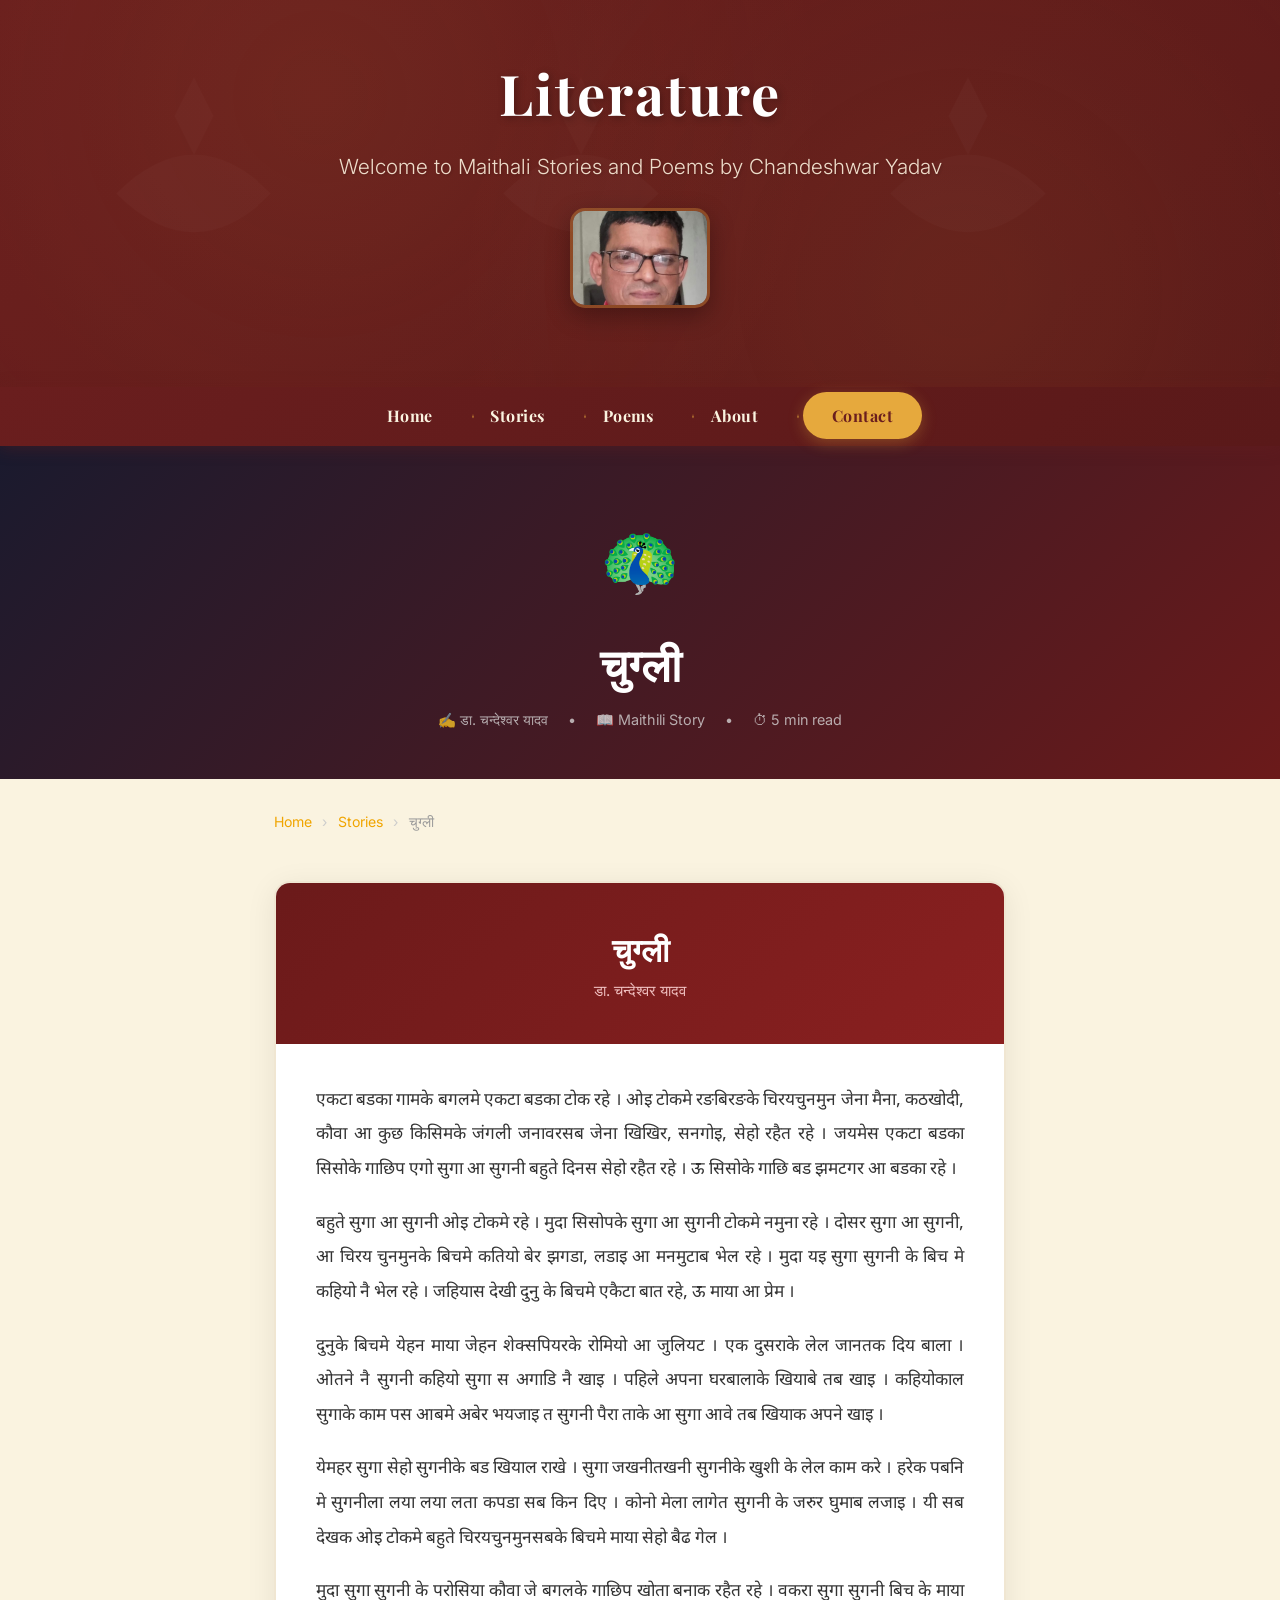
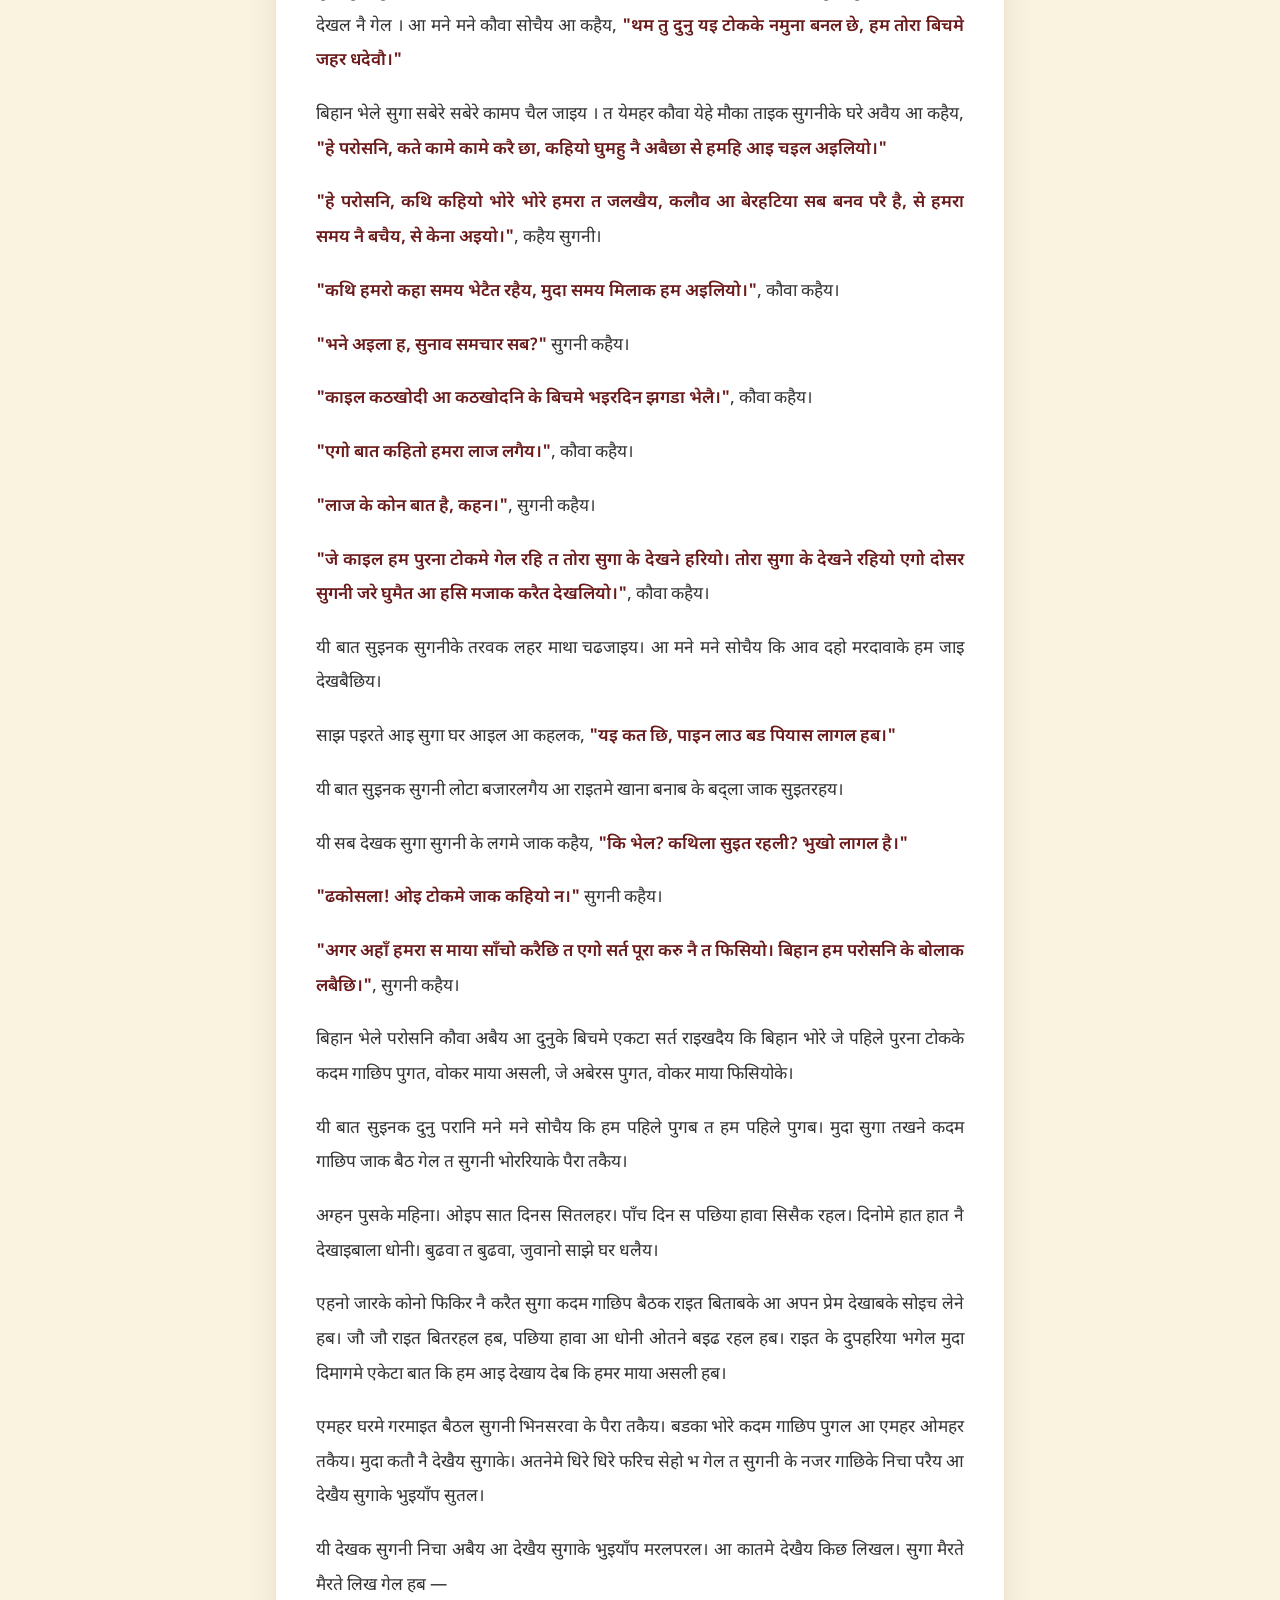
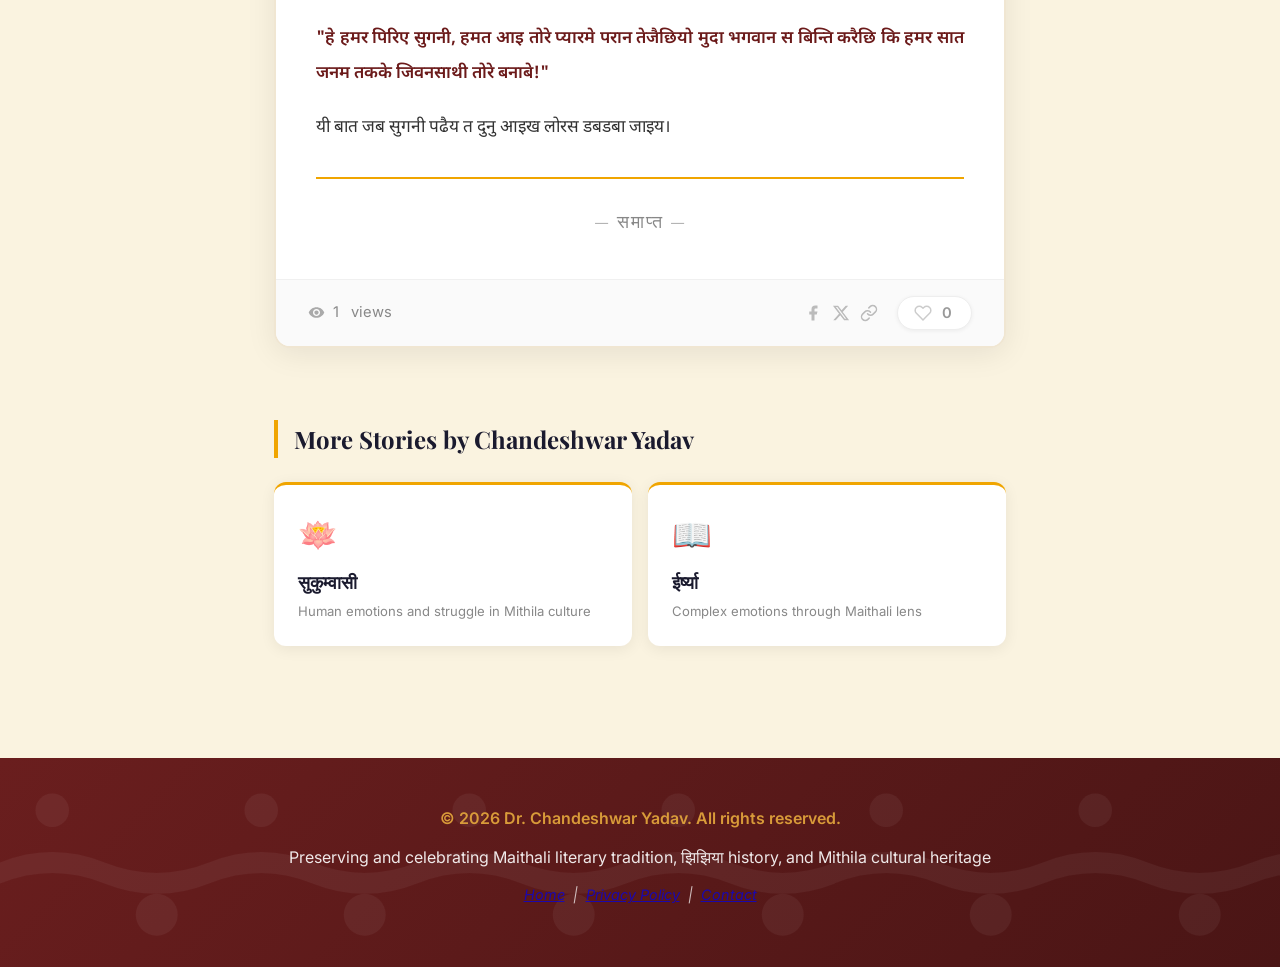
==== commit 69e6fc49: "Update chugli.html" ====
--- a/chugli.html
+++ b/chugli.html
@@ -32,44 +32,35 @@
             padding: 4rem 1.5rem 3rem;
             text-align: center;
         }
-
-        .story-hero .story-emoji {
-            font-size: 4rem;
-            margin-bottom: 1rem;
-            display: block;
-        }
-
+        .story-hero .story-emoji { font-size: 4rem; margin-bottom: 1rem; display: block; }
         .story-hero h2 {
             font-family: 'Playfair Display', serif;
             font-size: 2.8rem;
             margin-bottom: 0.5rem;
             color: #fff;
         }
-
-        .story-hero .story-meta {
-            font-size: 0.9rem;
-            opacity: 0.75;
-            color: #ddd;
-            margin-top: 0.5rem;
-        }
-
+        .story-hero .story-meta { font-size: 0.9rem; opacity: 0.75; color: #ddd; margin-top: 0.5rem; }
         .story-hero .story-meta span { margin: 0 0.5rem; }
 
         .story-container {
             max-width: 780px;
-            margin: 3rem auto;
+            margin: 2rem auto;
             padding: 0 1.5rem 5rem;
         }
 
-        .breadcrumb {
-            font-size: 0.88rem;
-            color: #999;
-            margin-bottom: 1.5rem;
-        }
-
+        .breadcrumb { font-size: 0.88rem; color: #999; margin-bottom: 1.5rem; }
         .breadcrumb a { color: #f0a500; text-decoration: none; }
         .breadcrumb a:hover { text-decoration: underline; }
         .breadcrumb span { margin: 0 0.4rem; color: #ccc; }
+
+        /* ===== FIX: Ad slot collapses when empty ===== */
+        .ad-slot {
+            text-align: center;
+            margin: 1.5rem 0;
+            overflow: hidden;
+        }
+        /* Hides empty adsbygoogle containers */
+        .adsbygoogle:not([data-ad-status]) { display: none !important; }
 
         .story-card {
             background: #fff;
@@ -77,20 +68,17 @@
             box-shadow: 0 6px 30px rgba(0,0,0,0.08);
             overflow: hidden;
         }
-
         .story-card-header {
             background: linear-gradient(135deg, #6b1a1a, #8b2020);
             padding: 2.5rem 2rem;
             text-align: center;
         }
-
         .story-card-header h3 {
             font-family: 'Playfair Display', serif;
             font-size: 2rem;
             color: #fff;
             margin-bottom: 0.3rem;
         }
-
         .story-card-header p { color: #f0c0c0; font-size: 0.95rem; }
 
         .story-body { padding: 2.5rem; }
@@ -101,16 +89,8 @@
             line-height: 2;
             color: #333;
         }
-
-        .story-text p {
-            margin-bottom: 1.2rem;
-            text-align: justify;
-        }
-
-        .story-text .dialogue {
-            color: #6b1a1a;
-            font-weight: 600;
-        }
+        .story-text p { margin-bottom: 1.2rem; text-align: justify; }
+        .story-text .dialogue { color: #6b1a1a; font-weight: 600; }
 
         .story-end {
             text-align: center;
@@ -123,12 +103,12 @@
             letter-spacing: 2px;
         }
 
-        /* ===== LIKE & VIEW BAR ===== */
+        /* ===== STATS BAR ===== */
         .story-stats-bar {
             display: flex;
             align-items: center;
             justify-content: space-between;
-            padding: 1.2rem 2.5rem;
+            padding: 1rem 2rem;
             border-top: 1px solid #f0f0f0;
             background: #fafafa;
             flex-wrap: wrap;
@@ -138,80 +118,101 @@
         .stat-views {
             display: flex;
             align-items: center;
-            gap: 0.4rem;
+            gap: 0.5rem;
             font-size: 0.92rem;
             color: #888;
         }
-
-        .stat-views svg { width: 16px; height: 16px; fill: #aaa; }
-
-        .stat-right {
-            display: flex;
-            align-items: center;
-            gap: 1.5rem;
-        }
-
-        .share-icons {
-            display: flex;
-            align-items: center;
-            gap: 0.7rem;
-        }
-
+        .stat-views svg { width: 17px; height: 17px; fill: #aaa; flex-shrink: 0; }
+
+        .stat-right { display: flex; align-items: center; gap: 1.2rem; }
+
+        /* Share Icons */
+        .share-icons { display: flex; align-items: center; gap: 0.6rem; }
         .share-icons a {
-            color: #999;
+            color: #bbb;
             transition: color 0.2s;
             display: flex;
             align-items: center;
-        }
-
+            text-decoration: none;
+        }
         .share-icons a:hover { color: #1a1a2e; }
         .share-icons svg { width: 18px; height: 18px; }
 
+        /* Copy link tooltip */
+        .copy-wrap { position: relative; display: flex; }
+        .copy-tooltip {
+            position: absolute;
+            bottom: 130%;
+            left: 50%;
+            transform: translateX(-50%);
+            background: #1a1a2e;
+            color: #fff;
+            font-size: 0.75rem;
+            padding: 0.3rem 0.6rem;
+            border-radius: 6px;
+            white-space: nowrap;
+            opacity: 0;
+            pointer-events: none;
+            transition: opacity 0.2s;
+        }
+        .copy-tooltip.show { opacity: 1; }
+
+        /* ===== LIKE BUTTON ===== */
         .like-btn {
             display: flex;
             align-items: center;
-            gap: 0.4rem;
-            background: none;
-            border: none;
+            gap: 0.45rem;
+            background: #fff;
+            border: 1.5px solid #eee;
             cursor: pointer;
             font-size: 0.92rem;
-            color: #888;
-            padding: 0.4rem 0.8rem;
-            border-radius: 20px;
-            transition: all 0.2s;
-        }
-
-        .like-btn:hover { background: #fff0f0; color: #e05555; }
-
-        .like-btn.liked { color: #e05555; }
-
+            font-family: 'Inter', sans-serif;
+            color: #999;
+            padding: 0.45rem 1rem;
+            border-radius: 30px;
+            transition: all 0.25s ease;
+            outline: none;
+            box-shadow: 0 1px 4px rgba(0,0,0,0.06);
+        }
+        .like-btn:hover {
+            border-color: #e05555;
+            color: #e05555;
+            background: #fff5f5;
+            transform: scale(1.04);
+        }
+        .like-btn.liked {
+            border-color: #e05555;
+            color: #e05555;
+            background: #fff5f5;
+        }
         .like-btn svg {
             width: 18px;
             height: 18px;
-            transition: transform 0.2s;
-        }
-
+            transition: transform 0.25s ease;
+            stroke: #ccc;
+            fill: none;
+            stroke-width: 2;
+            stroke-linecap: round;
+            stroke-linejoin: round;
+        }
+        .like-btn:hover svg { stroke: #e05555; transform: scale(1.15); }
         .like-btn.liked svg {
+            stroke: #e05555;
             fill: #e05555;
             transform: scale(1.2);
-        }
-
-        .like-btn:not(.liked) svg { fill: none; stroke: #aaa; stroke-width: 2; }
-        .like-btn.liked svg { stroke: #e05555; }
-
-        #likeCount { font-weight: 600; }
-
-        /* ===== AD SLOT ===== */
-        .ad-slot {
-            text-align: center;
-            padding: 1rem;
-            margin: 2rem 0;
-            min-height: 90px;
-        }
-
-        /* ===== RELATED ===== */
+            animation: heartPop 0.3s ease;
+        }
+
+        @keyframes heartPop {
+            0%   { transform: scale(1); }
+            50%  { transform: scale(1.4); }
+            100% { transform: scale(1.2); }
+        }
+
+        #likeCount { font-weight: 600; min-width: 16px; text-align: center; }
+
+        /* Related */
         .related-section { margin-top: 3rem; }
-
         .related-section h3 {
             font-family: 'Playfair Display', serif;
             font-size: 1.5rem;
@@ -220,13 +221,7 @@
             padding-left: 1rem;
             border-left: 4px solid #f0a500;
         }
-
-        .related-grid {
-            display: grid;
-            grid-template-columns: repeat(2, 1fr);
-            gap: 1rem;
-        }
-
+        .related-grid { display: grid; grid-template-columns: repeat(2, 1fr); gap: 1rem; }
         .related-card {
             background: #fff;
             border-radius: 12px;
@@ -237,27 +232,20 @@
             transition: transform 0.2s, box-shadow 0.2s;
             border-top: 3px solid #f0a500;
         }
-
-        .related-card:hover {
-            transform: translateY(-3px);
-            box-shadow: 0 8px 25px rgba(0,0,0,0.12);
-        }
-
+        .related-card:hover { transform: translateY(-3px); box-shadow: 0 8px 25px rgba(0,0,0,0.12); }
         .related-card .emoji { font-size: 2rem; margin-bottom: 0.5rem; display: block; }
-
         .related-card h4 {
             font-family: 'Playfair Display', serif;
             font-size: 1.1rem;
             color: #1a1a2e;
             margin-bottom: 0.3rem;
         }
-
         .related-card p { font-size: 0.82rem; color: #888; }
 
         @media (max-width: 600px) {
             .story-hero h2 { font-size: 2rem; }
             .story-body { padding: 1.5rem; }
-            .story-stats-bar { padding: 1rem 1.5rem; }
+            .story-stats-bar { padding: 1rem 1.2rem; }
             .related-grid { grid-template-columns: 1fr; }
         }
     </style>
@@ -270,10 +258,7 @@
                 <h1>Literature</h1>
                 <p class="subtitle">Welcome to Maithali Stories and Poems by Chandeshwar Yadav</p>
                 <div class="header-image">
-                    <img src="author.jpg"
-                         alt="Dr. Chandeshwar Yadav - Maithili Literature Writer"
-                         title="Dr. Chandeshwar Yadav"
-                         width="120" height="80">
+                    <img src="author.jpg" alt="Dr. Chandeshwar Yadav" title="Dr. Chandeshwar Yadav" width="120" height="80">
                 </div>
             </div>
         </div>
@@ -317,12 +302,11 @@
                 चुग्ली
             </div>
 
-            <!-- Top Ad -->
+            <!-- Ad slot — collapses automatically if AdSense not approved yet -->
             <div class="ad-slot">
                 <ins class="adsbygoogle"
                      style="display:block"
                      data-ad-client="ca-pub-8076382604735884"
-                     data-ad-slot="auto"
                      data-ad-format="auto"
                      data-full-width-responsive="true"></ins>
                 <script>(adsbygoogle = window.adsbygoogle || []).push({});</script>
@@ -347,7 +331,7 @@
 
                         <p>दुनुके बिचमे येहन माया जेहन शेक्सपियरके रोमियो आ जुलियट । एक दुसराके लेल जानतक दिय बाला । ओतने नै सुगनी कहियो सुगा स अगाडि नै खाइ । पहिले अपना घरबालाके खियाबे तब खाइ । कहियोकाल सुगाके काम पस आबमे अबेर भयजाइ त सुगनी पैरा ताके आ सुगा आवे तब खियाक अपने खाइ ।</p>
 
-                        <p>येमहर सुगा सेहो सुगनीके बड खियाल राखे । सुगा जखनीतखनी सुगनीके खुशी के लेल काम करे । हरेक पबनि मे सुगनीला लया लया लता कपडा सब किन दिए । कोनो मेला लागेत सुगनी के जरुर घुमाब लजाइ । यएस बुझाइ जे सुगा सुगनीला त सुगनी सुगाला बनल रहे । यी सब देखक ओइ टोकमे बहुते चिरयचुनमुनसबके बिचमे माया सेहो बैढ गेल ।</p>
+                        <p>येमहर सुगा सेहो सुगनीके बड खियाल राखे । सुगा जखनीतखनी सुगनीके खुशी के लेल काम करे । हरेक पबनि मे सुगनीला लया लया लता कपडा सब किन दिए । कोनो मेला लागेत सुगनी के जरुर घुमाब लजाइ । यी सब देखक ओइ टोकमे बहुते चिरयचुनमुनसबके बिचमे माया सेहो बैढ गेल ।</p>
 
                         <p>मुदा सुगा सुगनी के परोसिया कौवा जे बगलके गाछिप खोता बनाक रहैत रहे । वकरा सुगा सुगनी बिच के माया देखल नै गेल । आ मने मने कौवा सोचैय आ कहैय, <span class="dialogue">"थम तु दुनु यइ टोकके नमुना बनल छे, हम तोरा बिचमे जहर धदेवौ।"</span></p>
 
@@ -383,9 +367,9 @@
 
                         <p>यी बात सुइनक दुनु परानि मने मने सोचैय कि हम पहिले पुगब त हम पहिले पुगब। मुदा सुगा तखने कदम गाछिप जाक बैठ गेल त सुगनी भोररियाके पैरा तकैय।</p>
 
-                        <p>अग्हन पुसके महिना। ओइप सात दिनस सितलहर। पाँच दिन स पछिया हावा सिसैक रहल। दिनोमे हात हात नै देखाइबाला धोनी। बुढवा त बुढवा, जुवानो साझे घर धलैय। घर आ दुरा दुरा प बडका बडका घुरा लागल हब।</p>
-
-                        <p>एहनो जारके कोनो फिकिर नै करैत सुगा कदम गाछिप बैठक राइत बिताबके आ अपन प्रेम देखाबके सोइच लेने हब। जौ जौ राइत बितरहल हब, पछिया हावा आ धोनी ओतने बइढ रहल हब। राइत के दुपहरिया भगेल मुदा दिमागमे एकेटा बात कि हम आइ देखाय देब कि हमर माया असली हब। मुदा जार बढैते जारहल हब त देह थरथराइ लागल मुदा परवाह नै।</p>
+                        <p>अग्हन पुसके महिना। ओइप सात दिनस सितलहर। पाँच दिन स पछिया हावा सिसैक रहल। दिनोमे हात हात नै देखाइबाला धोनी। बुढवा त बुढवा, जुवानो साझे घर धलैय।</p>
+
+                        <p>एहनो जारके कोनो फिकिर नै करैत सुगा कदम गाछिप बैठक राइत बिताबके आ अपन प्रेम देखाबके सोइच लेने हब। जौ जौ राइत बितरहल हब, पछिया हावा आ धोनी ओतने बइढ रहल हब। राइत के दुपहरिया भगेल मुदा दिमागमे एकेटा बात कि हम आइ देखाय देब कि हमर माया असली हब।</p>
 
                         <p>एमहर घरमे गरमाइत बैठल सुगनी भिनसरवा के पैरा तकैय। बडका भोरे कदम गाछिप पुगल आ एमहर ओमहर तकैय। मुदा कतौ नै देखैय सुगाके। अतनेमे धिरे धिरे फरिच सेहो भ गेल त सुगनी के नजर गाछिके निचा परैय आ देखैय सुगाके भुइयाँप सुतल।</p>
 
@@ -399,61 +383,56 @@
                     </div>
                 </div>
 
-                <!-- ===== LIKE & VIEWS BAR ===== -->
+                <!-- ===== STATS BAR ===== -->
                 <div class="story-stats-bar">
-                    <!-- Views -->
                     <div class="stat-views">
-                        <svg viewBox="0 0 24 24" xmlns="http://www.w3.org/2000/svg">
-                            <path d="M12 4.5C7 4.5 2.73 7.61 1 12c1.73 4.39 6 7.5 11 7.5s9.27-3.11 11-7.5c-1.73-4.39-6-7.5-11-7.5zm0 12.5c-2.76 0-5-2.24-5-5s2.24-5 5-5 5 2.24 5 5-2.24 5-5 5zm0-8c-1.66 0-3 1.34-3 3s1.34 3 3 3 3-1.34 3-3-1.34-3-3-3z"/>
-                        </svg>
-                        <span id="viewCount">0</span> views
+                        <svg viewBox="0 0 24 24"><path d="M12 4.5C7 4.5 2.73 7.61 1 12c1.73 4.39 6 7.5 11 7.5s9.27-3.11 11-7.5c-1.73-4.39-6-7.5-11-7.5zm0 12.5c-2.76 0-5-2.24-5-5s2.24-5 5-5 5 2.24 5 5-2.24 5-5 5zm0-8c-1.66 0-3 1.34-3 3s1.34 3 3 3 3-1.34 3-3-1.34-3-3-3z"/></svg>
+                        <span id="viewCount">...</span>&nbsp;views
                     </div>
 
                     <div class="stat-right">
                         <!-- Share Icons -->
                         <div class="share-icons">
-                            <!-- Facebook -->
                             <a href="https://www.facebook.com/sharer/sharer.php?u=https://www.rinkuyadav.com.np/chugli.html"
                                target="_blank" rel="noopener" title="Share on Facebook">
                                 <svg viewBox="0 0 24 24" fill="currentColor">
                                     <path d="M18 2h-3a5 5 0 0 0-5 5v3H7v4h3v8h4v-8h3l1-4h-4V7a1 1 0 0 1 1-1h3z"/>
                                 </svg>
                             </a>
-                            <!-- Twitter/X -->
                             <a href="https://twitter.com/intent/tweet?url=https://www.rinkuyadav.com.np/chugli.html&text=चुग्ली - डा. चन्देश्वर यादव"
                                target="_blank" rel="noopener" title="Share on X">
                                 <svg viewBox="0 0 24 24" fill="currentColor">
                                     <path d="M18.244 2.25h3.308l-7.227 8.26 8.502 11.24H16.17l-5.214-6.817L4.99 21.75H1.68l7.73-8.835L1.254 2.25H8.08l4.713 6.231zm-1.161 17.52h1.833L7.084 4.126H5.117z"/>
                                 </svg>
                             </a>
-                            <!-- Copy Link -->
-                            <a href="#" id="copyLinkBtn" title="Copy link">
-                                <svg viewBox="0 0 24 24" fill="none" stroke="currentColor" stroke-width="2" stroke-linecap="round" stroke-linejoin="round">
-                                    <path d="M10 13a5 5 0 0 0 7.54.54l3-3a5 5 0 0 0-7.07-7.07l-1.72 1.71"/>
-                                    <path d="M14 11a5 5 0 0 0-7.54-.54l-3 3a5 5 0 0 0 7.07 7.07l1.71-1.71"/>
-                                </svg>
-                            </a>
+                            <div class="copy-wrap">
+                                <a href="#" id="copyLinkBtn" title="Copy link">
+                                    <svg viewBox="0 0 24 24" fill="none" stroke="currentColor" stroke-width="2" stroke-linecap="round" stroke-linejoin="round">
+                                        <path d="M10 13a5 5 0 0 0 7.54.54l3-3a5 5 0 0 0-7.07-7.07l-1.72 1.71"/>
+                                        <path d="M14 11a5 5 0 0 0-7.54-.54l-3 3a5 5 0 0 0 7.07 7.07l1.71-1.71"/>
+                                    </svg>
+                                </a>
+                                <span class="copy-tooltip" id="copyTooltip">Copied!</span>
+                            </div>
                         </div>
 
                         <!-- Like Button -->
-                        <button class="like-btn" id="likeBtn" title="Like this story">
+                        <button class="like-btn" id="likeBtn" aria-label="Like this story">
                             <svg viewBox="0 0 24 24" xmlns="http://www.w3.org/2000/svg">
                                 <path d="M20.84 4.61a5.5 5.5 0 0 0-7.78 0L12 5.67l-1.06-1.06a5.5 5.5 0 0 0-7.78 7.78l1.06 1.06L12 21.23l7.78-7.78 1.06-1.06a5.5 5.5 0 0 0 0-7.78z"/>
                             </svg>
-                            <span id="likeCount">0</span>
+                            <span id="likeCount">...</span>
                         </button>
                     </div>
                 </div>
-                <!-- ===== END LIKE & VIEWS BAR ===== -->
 
             </div>
 
             <!-- Middle Ad -->
-            <div class="ad-slot" style="margin: 2.5rem 0;">
+            <div class="ad-slot">
                 <ins class="adsbygoogle"
                      style="display:block"
                      data-ad-client="ca-pub-8076382604735884"
-                     data-ad-slot="auto"
                      data-ad-format="auto"
                      data-full-width-responsive="true"></ins>
                 <script>(adsbygoogle = window.adsbygoogle || []).push({});</script>
@@ -492,75 +471,110 @@
     </footer>
 
     <script>
-        document.addEventListener('DOMContentLoaded', function () {
-
-            // ===== MOBILE NAV =====
-            const mobileMenuBtn = document.getElementById('mobileMenuBtn');
-            const navMenu = document.getElementById('navMenu');
-            if (mobileMenuBtn && navMenu) {
-                mobileMenuBtn.addEventListener('click', function (e) {
-                    e.preventDefault();
-                    navMenu.classList.toggle('active');
-                    mobileMenuBtn.innerHTML = navMenu.classList.contains('active') ? '✕' : '☰';
-                });
-                document.addEventListener('click', function (e) {
-                    if (!navMenu.contains(e.target) && !mobileMenuBtn.contains(e.target)) {
-                        navMenu.classList.remove('active');
-                        mobileMenuBtn.innerHTML = '☰';
-                    }
-                });
+    document.addEventListener('DOMContentLoaded', function () {
+
+        // ===== MOBILE NAV =====
+        const mobileMenuBtn = document.getElementById('mobileMenuBtn');
+        const navMenu = document.getElementById('navMenu');
+        if (mobileMenuBtn && navMenu) {
+            mobileMenuBtn.addEventListener('click', function (e) {
+                e.preventDefault();
+                navMenu.classList.toggle('active');
+                mobileMenuBtn.innerHTML = navMenu.classList.contains('active') ? '✕' : '☰';
+            });
+            document.addEventListener('click', function (e) {
+                if (!navMenu.contains(e.target) && !mobileMenuBtn.contains(e.target)) {
+                    navMenu.classList.remove('active');
+                    mobileMenuBtn.innerHTML = '☰';
+                }
+            });
+        }
+
+        // ===== VIEW COUNTER (shared across all visitors via countapi) =====
+        const VIEW_API = 'https://api.countapi.xyz/hit/rinkuyadav.com.np/chugli-views';
+        fetch(VIEW_API)
+            .then(res => res.json())
+            .then(data => {
+                document.getElementById('viewCount').textContent = data.value.toLocaleString();
+            })
+            .catch(() => {
+                // fallback to localStorage if API fails
+                let v = parseInt(localStorage.getItem('views_chugli') || '0') + 1;
+                localStorage.setItem('views_chugli', v);
+                document.getElementById('viewCount').textContent = v;
+            });
+
+        // ===== LIKE BUTTON (shared count via countapi + localStorage prevents double like) =====
+        const LIKE_API_HIT  = 'https://api.countapi.xyz/hit/rinkuyadav.com.np/chugli-likes';
+        const LIKE_API_GET  = 'https://api.countapi.xyz/get/rinkuyadav.com.np/chugli-likes';
+        const LIKED_KEY     = 'liked_chugli';
+        const likeBtn       = document.getElementById('likeBtn');
+        const likeCountEl   = document.getElementById('likeCount');
+        let hasLiked        = localStorage.getItem(LIKED_KEY) === 'true';
+
+        // Load current like count
+        fetch(LIKE_API_GET)
+            .then(res => res.json())
+            .then(data => {
+                likeCountEl.textContent = (data.value || 0).toLocaleString();
+            })
+            .catch(() => {
+                likeCountEl.textContent = localStorage.getItem('likes_chugli') || '0';
+            });
+
+        // Set liked state visually
+        if (hasLiked) likeBtn.classList.add('liked');
+
+        likeBtn.addEventListener('click', function () {
+            if (!hasLiked) {
+                // Add like
+                hasLiked = true;
+                localStorage.setItem(LIKED_KEY, 'true');
+                likeBtn.classList.add('liked');
+
+                fetch(LIKE_API_HIT)
+                    .then(res => res.json())
+                    .then(data => {
+                        likeCountEl.textContent = data.value.toLocaleString();
+                        localStorage.setItem('likes_chugli', data.value);
+                    })
+                    .catch(() => {
+                        let c = parseInt(localStorage.getItem('likes_chugli') || '0') + 1;
+                        localStorage.setItem('likes_chugli', c);
+                        likeCountEl.textContent = c;
+                    });
+            } else {
+                // Unlike (visual only — countapi doesn't support decrement easily)
+                hasLiked = false;
+                localStorage.removeItem(LIKED_KEY);
+                likeBtn.classList.remove('liked');
+                let c = Math.max(0, parseInt(likeCountEl.textContent.replace(/,/g,'')) - 1);
+                likeCountEl.textContent = c.toLocaleString();
+                localStorage.setItem('likes_chugli', c);
             }
-
-            // ===== VIEW COUNTER =====
-            const VIEW_KEY = 'views_chugli';
-            let views = parseInt(localStorage.getItem(VIEW_KEY) || '0');
-            // Increment on each visit
-            views += 1;
-            localStorage.setItem(VIEW_KEY, views);
-            document.getElementById('viewCount').textContent = views;
-
-            // ===== LIKE BUTTON =====
-            const LIKE_COUNT_KEY = 'likes_chugli';
-            const LIKED_KEY = 'liked_chugli';
-            const likeBtn = document.getElementById('likeBtn');
-            const likeCount = document.getElementById('likeCount');
-
-            let likes = parseInt(localStorage.getItem(LIKE_COUNT_KEY) || '5');
-            let hasLiked = localStorage.getItem(LIKED_KEY) === 'true';
-
-            likeCount.textContent = likes;
-            if (hasLiked) likeBtn.classList.add('liked');
-
-            likeBtn.addEventListener('click', function () {
-                if (!hasLiked) {
-                    likes += 1;
-                    hasLiked = true;
-                    likeBtn.classList.add('liked');
-                } else {
-                    likes -= 1;
-                    hasLiked = false;
-                    likeBtn.classList.remove('liked');
-                }
-                localStorage.setItem(LIKE_COUNT_KEY, likes);
-                localStorage.setItem(LIKED_KEY, hasLiked);
-                likeCount.textContent = likes;
+        });
+
+        // ===== COPY LINK =====
+        document.getElementById('copyLinkBtn').addEventListener('click', function (e) {
+            e.preventDefault();
+            const tooltip = document.getElementById('copyTooltip');
+            navigator.clipboard.writeText(window.location.href).then(function () {
+                tooltip.classList.add('show');
+                setTimeout(() => tooltip.classList.remove('show'), 2000);
+            }).catch(function() {
+                // fallback for older browsers
+                const el = document.createElement('textarea');
+                el.value = window.location.href;
+                document.body.appendChild(el);
+                el.select();
+                document.execCommand('copy');
+                document.body.removeChild(el);
+                tooltip.classList.add('show');
+                setTimeout(() => tooltip.classList.remove('show'), 2000);
             });
-
-            // ===== COPY LINK =====
-            document.getElementById('copyLinkBtn').addEventListener('click', function(e) {
-                e.preventDefault();
-                navigator.clipboard.writeText(window.location.href).then(function() {
-                    const btn = document.getElementById('copyLinkBtn');
-                    btn.title = 'Copied!';
-                    btn.style.color = '#f0a500';
-                    setTimeout(() => {
-                        btn.title = 'Copy link';
-                        btn.style.color = '';
-                    }, 2000);
-                });
-            });
-
         });
+
+    });
     </script>
 
 </body>
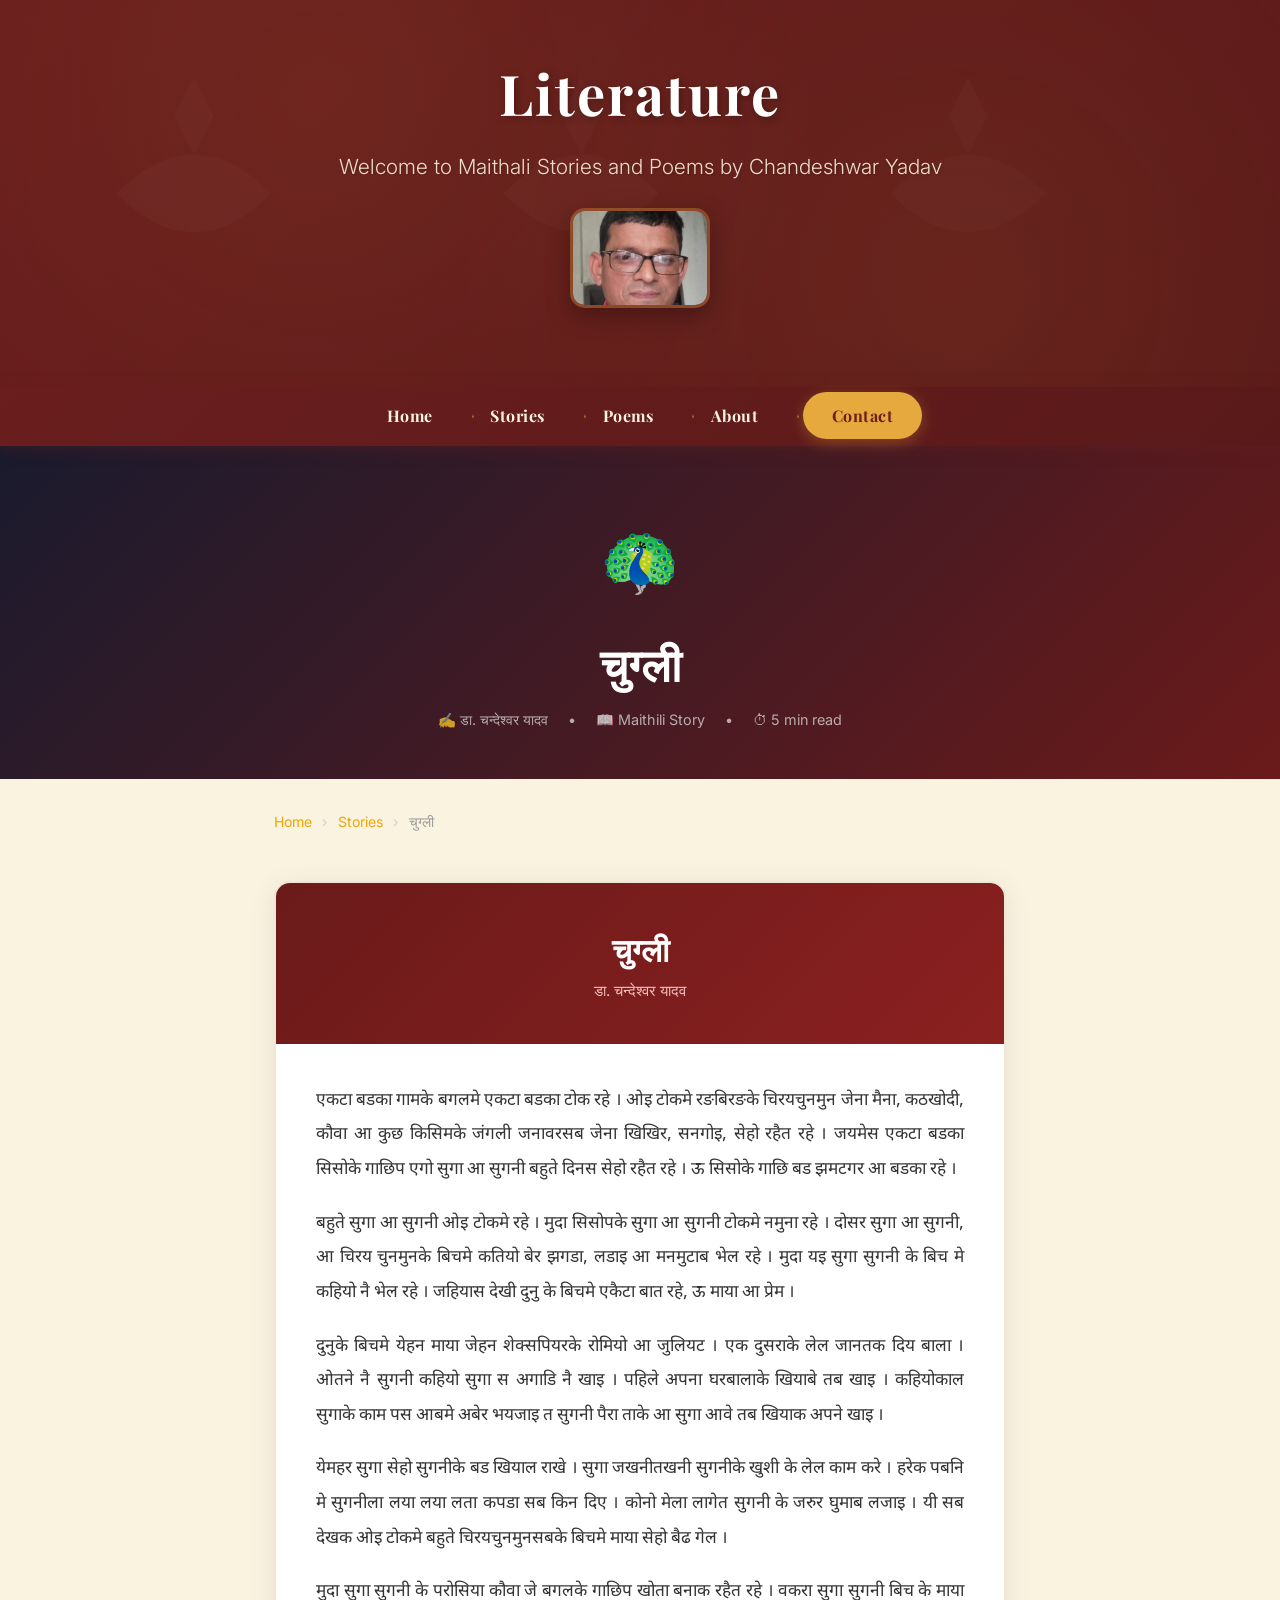
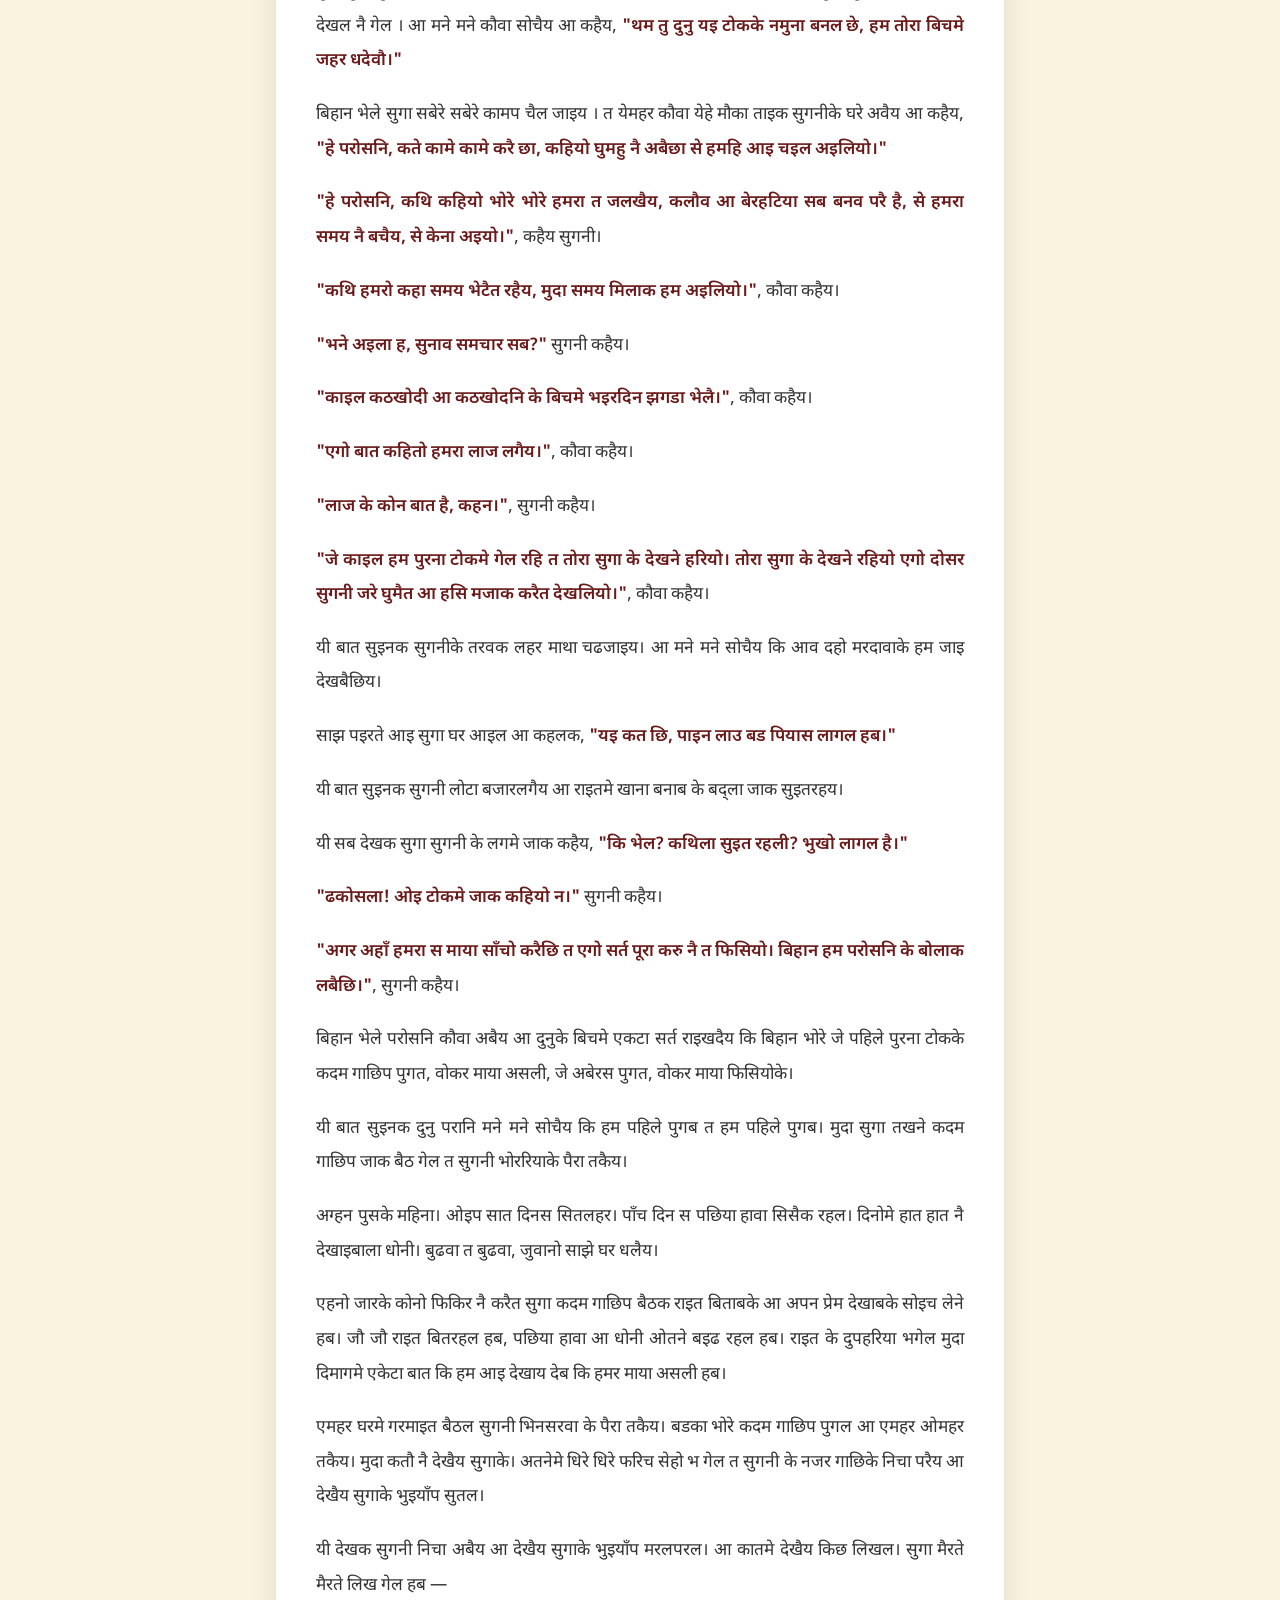
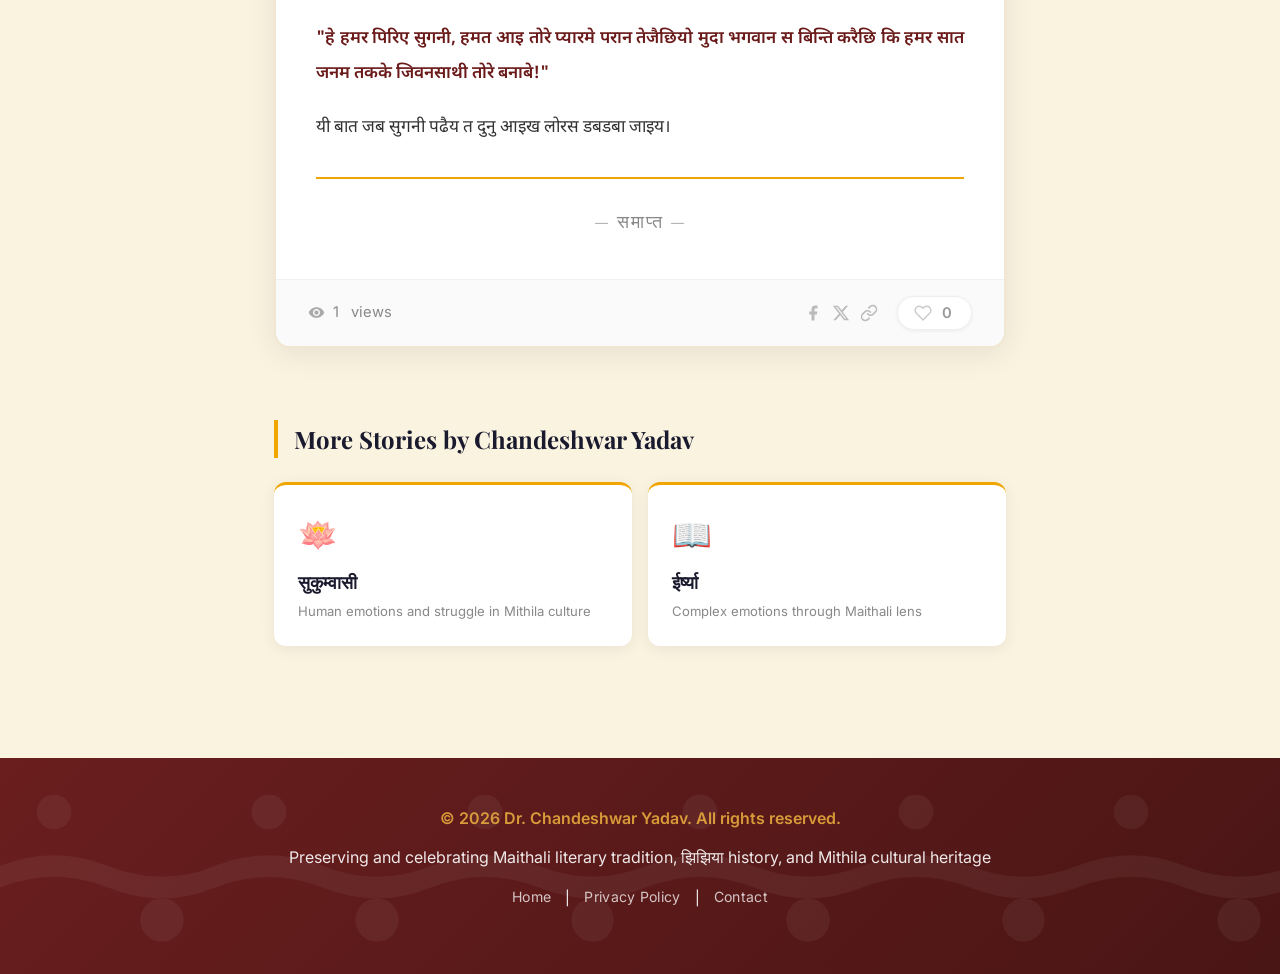
==== commit 49ccfe42: "Update chugli.html" ====
--- a/chugli.html
+++ b/chugli.html
@@ -268,11 +268,11 @@
         <div class="container">
             <div class="nav-container">
                 <ul class="nav-menu" id="navMenu">
-                    <li><a href="index.html">Home</a></li>
-                    <li><a href="index.html#stories">Stories</a></li>
-                    <li><a href="index.html#poems">Poems</a></li>
-                    <li><a href="index.html#about">About</a></li>
-                    <li><a href="index.html#contact">Contact</a></li>
+                    <li><a href="/">Home</a></li>
+                    <li><a href="/#stories">Stories</a></li>
+                    <li><a href="/#poems">Poems</a></li>
+                    <li><a href="/#about">About</a></li>
+                    <li><a href="/#contact">Contact</a></li>
                 </ul>
                 <button class="mobile-menu-btn" id="mobileMenuBtn" aria-label="Open mobile menu" aria-expanded="false">☰</button>
             </div>
@@ -295,9 +295,9 @@
         <div class="story-container">
 
             <div class="breadcrumb">
-                <a href="index.html">Home</a>
+                <a href="/">Home</a>
                 <span>›</span>
-                <a href="index.html#stories">Stories</a>
+                <a href="/#stories">Stories</a>
                 <span>›</span>
                 चुग्ली
             </div>
--- a/styles.css
+++ b/styles.css
@@ -374,6 +374,7 @@
     opacity: 0;
     transition: opacity 0.3s ease;
     z-index: 1;
+pointer-events: none; 
 }
 
 .story-card:hover::before {
@@ -965,4 +966,73 @@
 ::-moz-selection {
     background: #E6A93D;
     color: #2C2C2C;
+}
+
+/* ===== Story Page Fixes ===== */
+
+/* Lift stats bar above the card overlay */
+.story-stats-bar {
+    position: relative;
+    z-index: 10;
+    pointer-events: auto;
+}
+
+/* Make like button and share icons fully tappable */
+.like-btn {
+    position: relative;
+    z-index: 11;
+    pointer-events: auto !important;
+    touch-action: manipulation;
+    -webkit-tap-highlight-color: rgba(224, 85, 85, 0.2);
+    cursor: pointer;
+}
+
+.share-icons a,
+#copyLinkBtn {
+    position: relative;
+    z-index: 11;
+    pointer-events: auto !important;
+    touch-action: manipulation;
+}
+
+/* Story page body background fix */
+.story-body {
+    position: relative;
+    z-index: 2;
+}
+
+/* ===== FOOTER LINKS ===== */
+footer a {
+    color: rgba(255, 255, 255, 0.75);
+    text-decoration: none;
+    font-family: 'Inter', sans-serif;
+    font-size: 0.88rem;
+    transition: color 0.2s ease;
+    padding: 0.2rem 0;
+    border-bottom: 1px solid transparent;
+}
+
+footer a:hover {
+    color: #E6A93D;
+    border-bottom-color: rgba(230, 169, 61, 0.5);
+}
+
+footer p:last-child {
+    opacity: 1 !important;
+    font-size: 0.88rem !important;
+    font-style: normal !important;
+    letter-spacing: 0.3px;
+}
+
+footer p:last-child a {
+    margin: 0 0.3rem;
+}
+
+/* Separator between links */
+footer p:last-child {
+    display: flex;
+    align-items: center;
+    justify-content: center;
+    gap: 0.3rem;
+    flex-wrap: wrap;
 }
